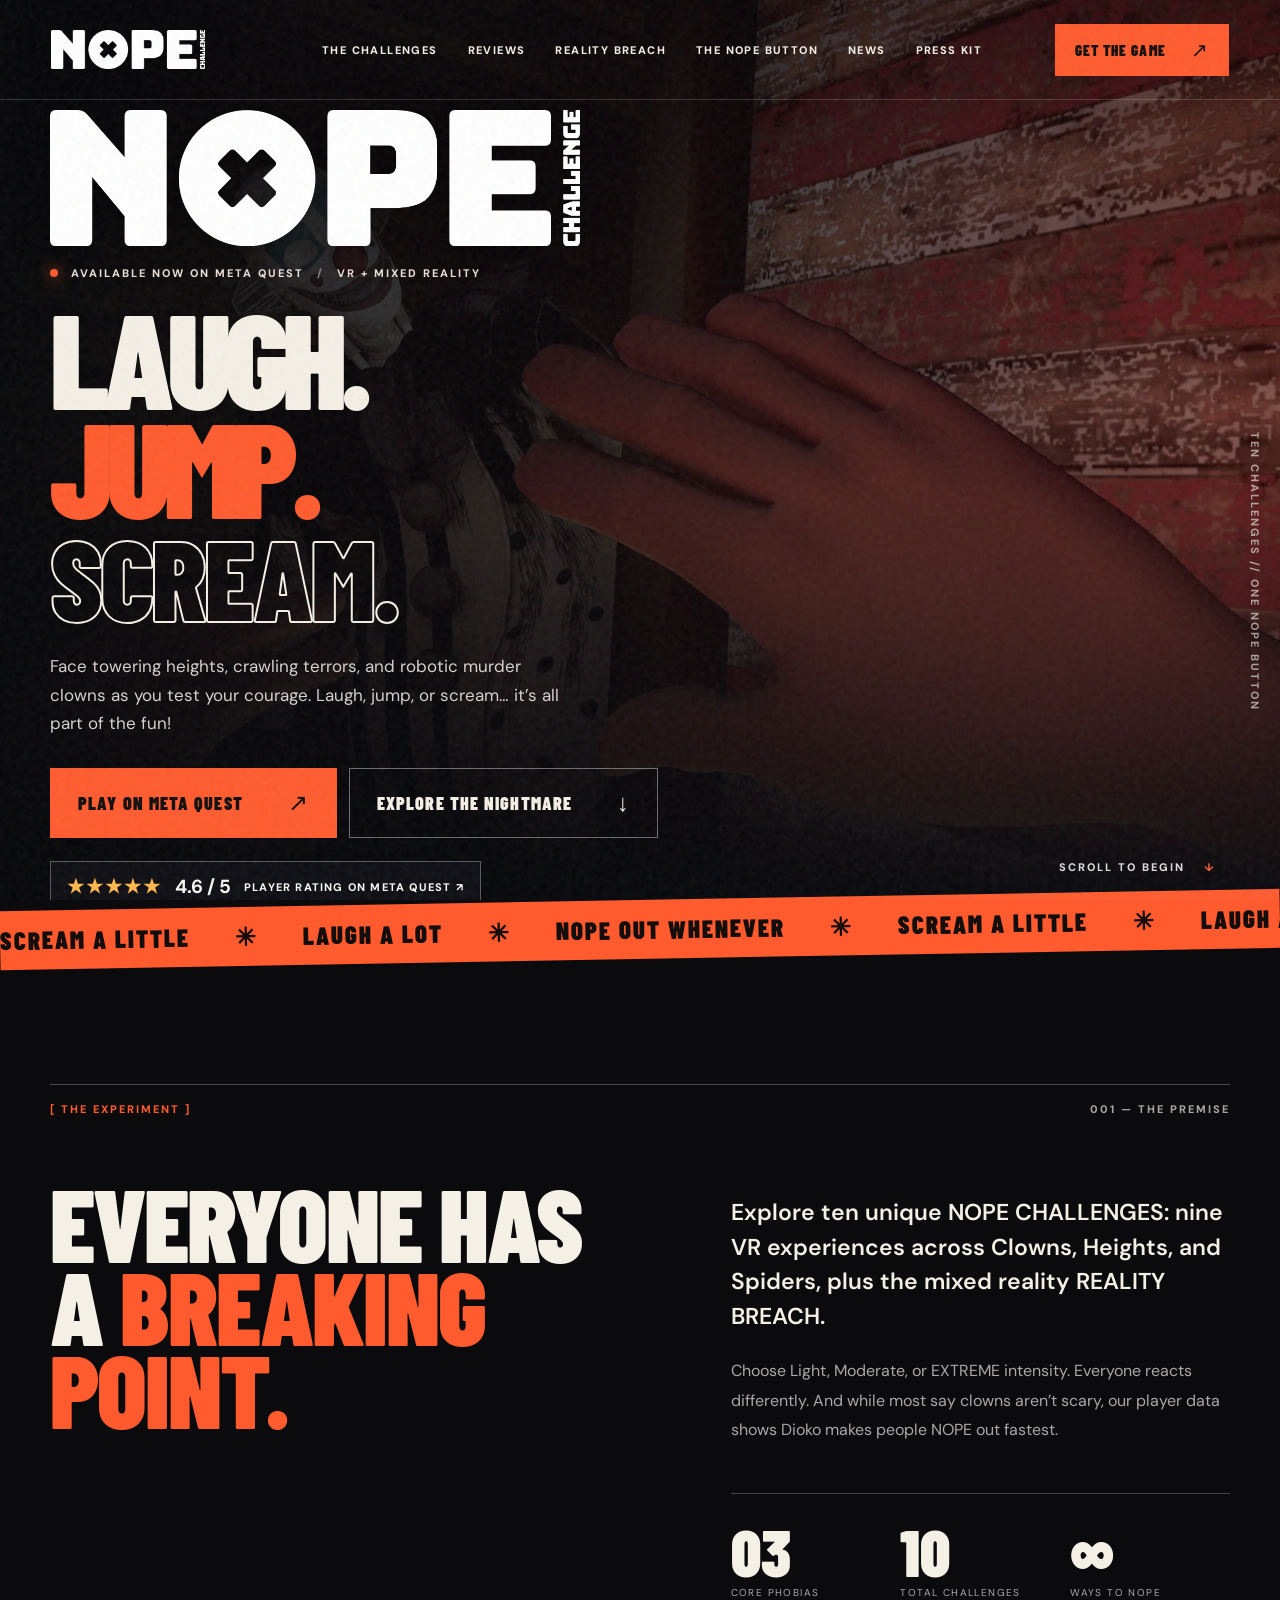
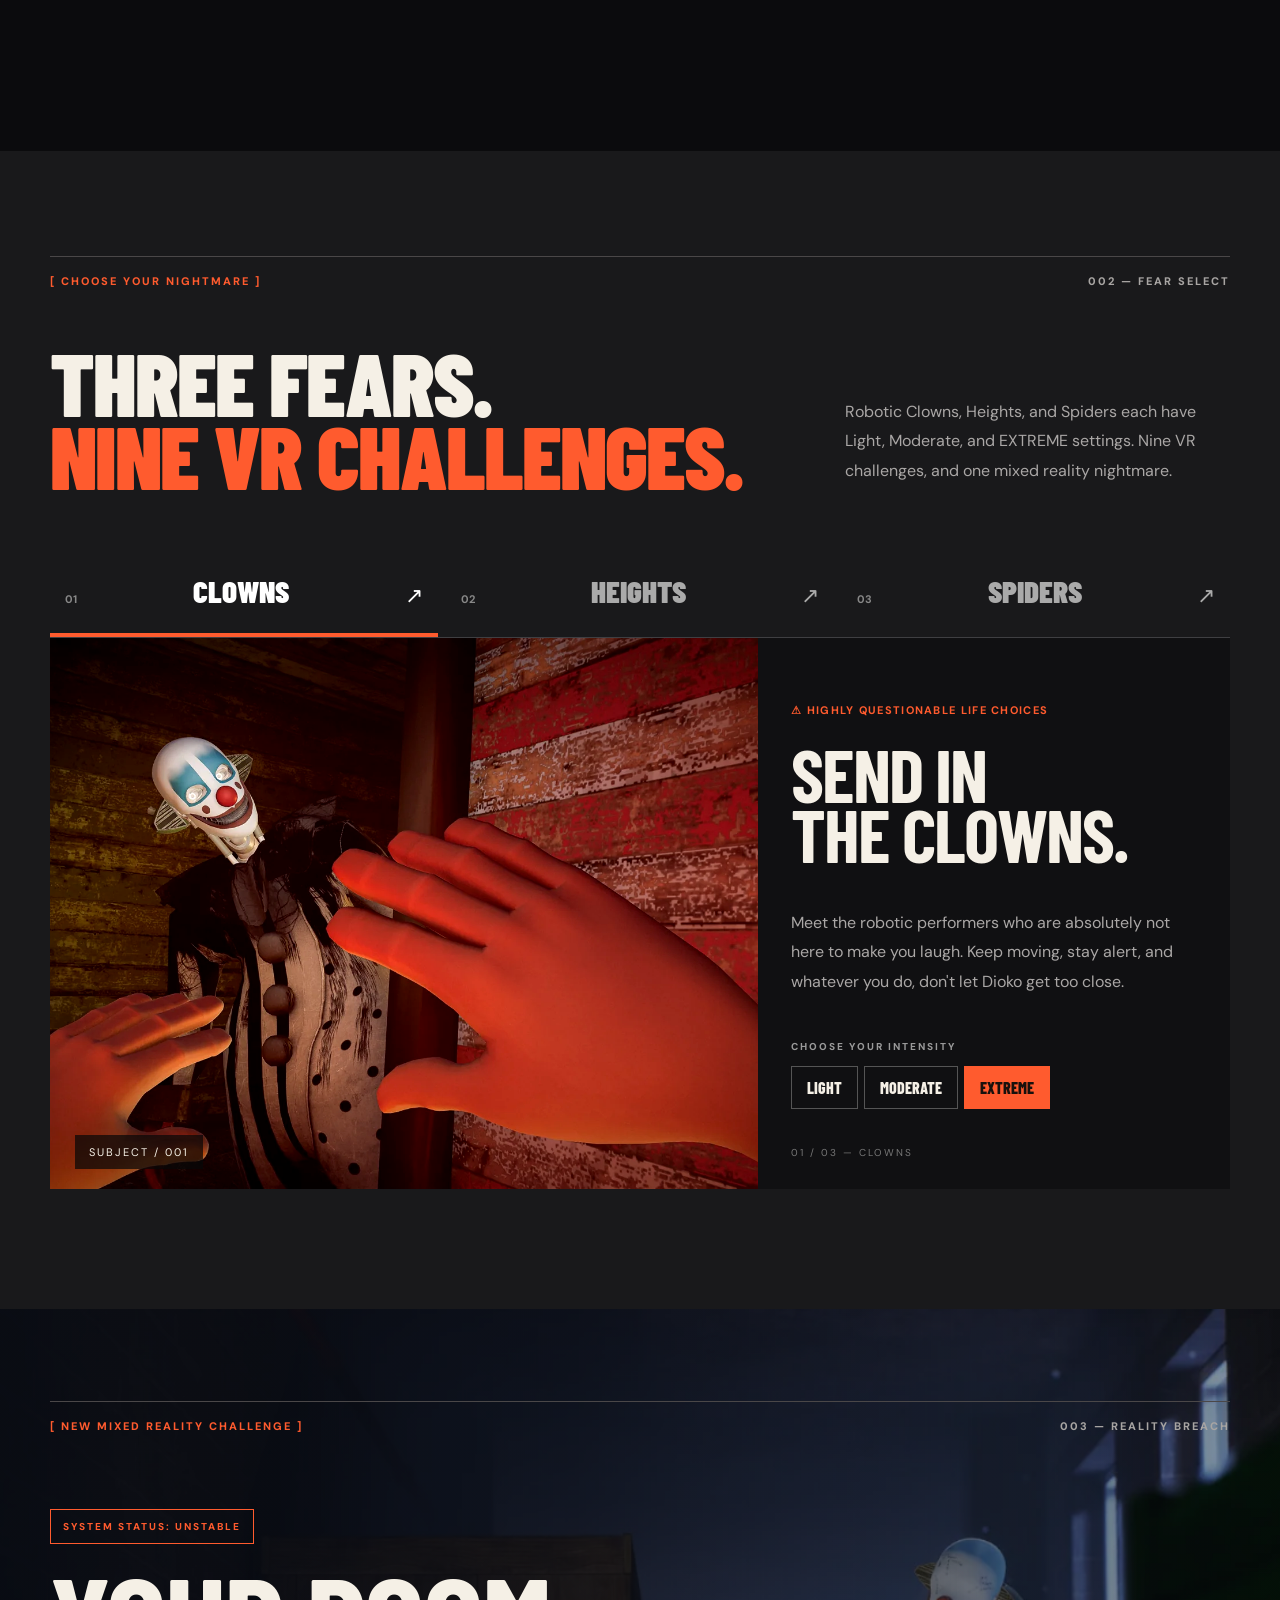
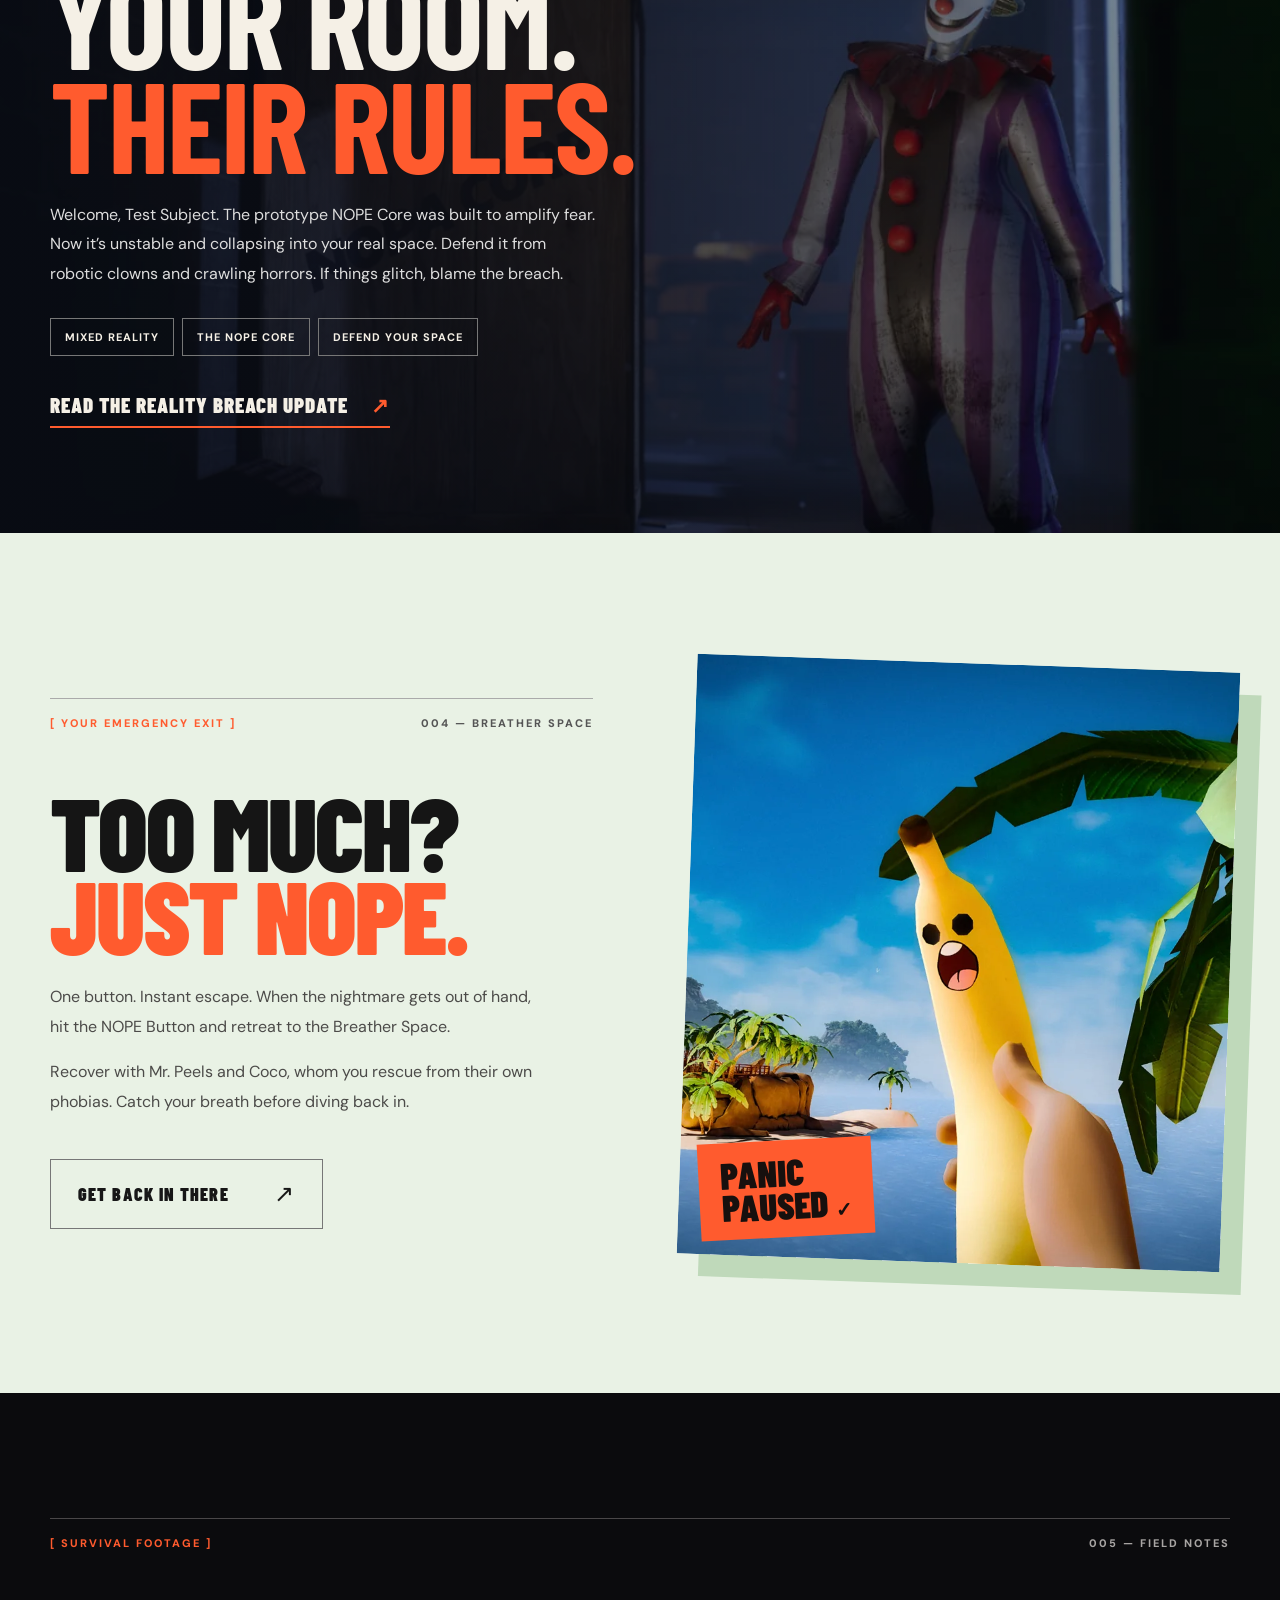
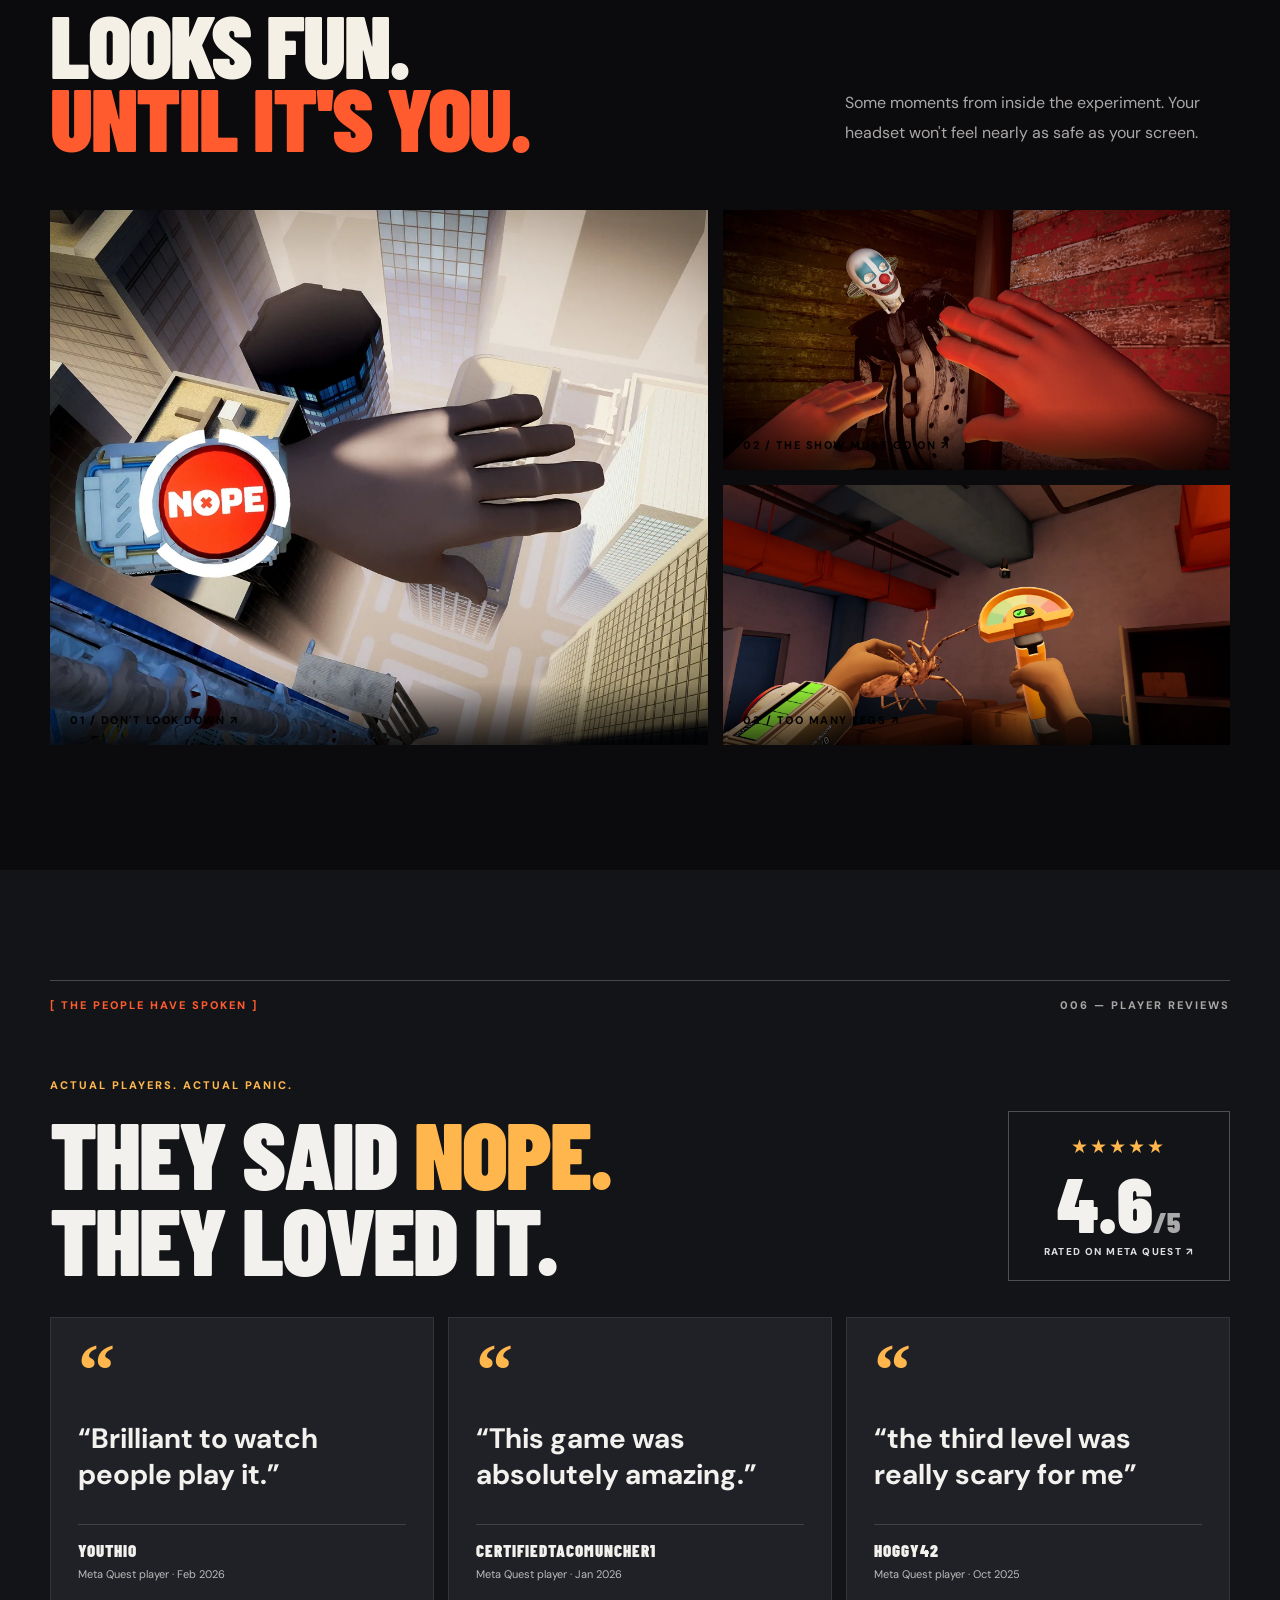
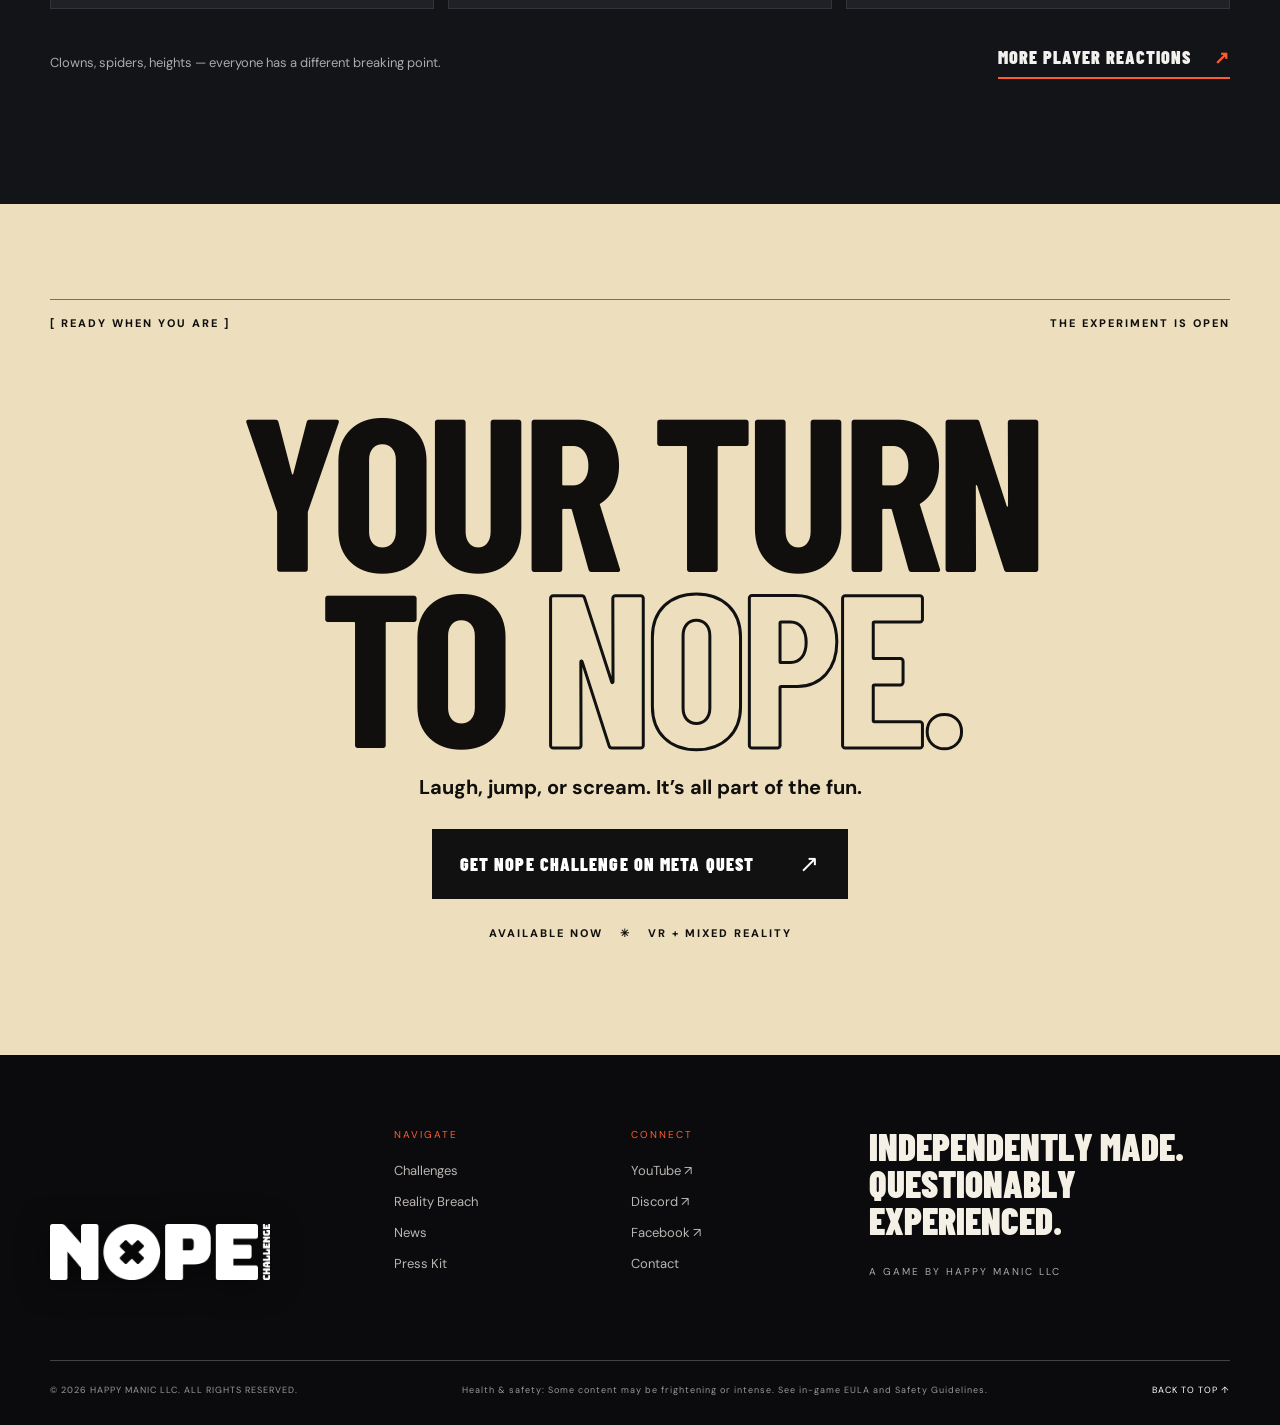
==== index.html @ a837b414 "Add NOPE CHALLENGE website" ====
<!doctype html><html lang="en"><head><meta charset="UTF-8"><meta name="viewport" content="width=device-width,initial-scale=1"><meta name="theme-color" content="#0b0b0d"><meta name="description" content="Clowns. Heights. Spiders. Ten unique NOPE challenges. One NOPE button. Play NOPE CHALLENGE in VR and mixed reality on Meta Quest."><meta property="og:title" content="NOPE CHALLENGE — How far will you go?"><meta property="og:description" content="Ten NOPE challenges. Three phobias. One way out."><title>NOPE CHALLENGE — Laugh. Jump. Scream.</title><link rel="preconnect" href="https://fonts.googleapis.com"><link rel="preconnect" href="https://fonts.gstatic.com" crossorigin><link href="https://fonts.googleapis.com/css2?family=Barlow+Condensed:wght@600;700;800;900&family=DM+Sans:wght@400;500;600;700&display=swap" rel="stylesheet"><link rel="stylesheet" href="styles.css"></head><body>
<div class="noise" aria-hidden="true"></div><header class="nav"><a class="brand" href="#home" aria-label="NOPE CHALLENGE home"><img src="assets/logo-white.png" alt="NOPE CHALLENGE" class="site-logo"></a><nav id="navigation" aria-label="Main navigation"><a href="#challenges">THE CHALLENGES</a><a href="#reviews">REVIEWS</a><a href="#reality">REALITY BREACH</a><a href="#escape">THE NOPE BUTTON</a><a href="news/">NEWS</a><a href="press-kit/">PRESS KIT</a></nav><div class="nav-actions"><a class="button button-small" href="https://www.meta.com/experiences/4209841532432878/" target="_blank" rel="noopener noreferrer">GET THE GAME <span>↗</span></a><button class="menu-toggle" aria-controls="navigation" aria-expanded="false" aria-label="Toggle navigation">☰</button></div></header>
<main id="home"><section class="hero"><div class="hero-art" role="img" aria-label="Robotic clown from NOPE CHALLENGE"><div class="hero-vignette"></div></div><div class="hero-grid"></div><div class="hero-content container"><img src="assets/logo-white.png" alt="NOPE CHALLENGE" class="hero-logo"><div class="eyebrow"><span class="dot"></span> AVAILABLE NOW ON META QUEST <span class="slash">/</span> VR + MIXED REALITY</div><h1>LAUGH.<br><em>JUMP.</em><span class="hero-subhead">SCREAM.</span></h1><p>Face towering heights, crawling terrors, and robotic murder clowns as you test your courage. Laugh, jump, or scream… it’s all part of the fun!</p><div class="hero-buttons"><a href="https://www.meta.com/experiences/4209841532432878/" class="button" target="_blank" rel="noopener noreferrer">PLAY ON META QUEST <span>↗</span></a><a class="button button-outline" href="#challenges">EXPLORE THE NIGHTMARE <span>↓</span></a></div><a class="hero-rating" href="https://www.meta.com/experiences/4209841532432878/" target="_blank" rel="noopener noreferrer" aria-label="Rated 4.6 out of 5 on Meta Quest"><span class="rating-stars" aria-hidden="true">★★★★★</span><strong>4.6 / 5</strong><span>PLAYER RATING ON META QUEST ↗</span></a><div class="hero-meta"><span>01 / 03 PHOBIAS</span><span class="line"></span><span>10 CHALLENGES</span><span class="line"></span><span>01 WAY OUT</span></div></div><span class="hero-side">TEN CHALLENGES // ONE NOPE BUTTON</span><a class="scroll-cue" href="#intro">SCROLL TO BEGIN <span>↓</span></a></section>
<section class="marquee" aria-label="Game themes"><div>SCREAM A LITTLE <b>✳</b> LAUGH A LOT <b>✳</b> NOPE OUT WHENEVER <b>✳</b> SCREAM A LITTLE <b>✳</b> LAUGH A LOT <b>✳</b> NOPE OUT WHENEVER <b>✳</b></div></section>
<section class="intro container" id="intro"><div class="section-index">[ THE EXPERIMENT ] <span>001 — THE PREMISE</span></div><div class="intro-layout"><h2>EVERYONE HAS<br>A <span>BREAKING POINT.</span></h2><div class="intro-copy"><p class="lead">Explore ten unique NOPE CHALLENGES: nine VR experiences across Clowns, Heights, and Spiders, plus the mixed reality REALITY BREACH.</p><p>Choose Light, Moderate, or EXTREME intensity. Everyone reacts differently. And while most say clowns aren’t scary, our player data shows Dioko makes people NOPE out fastest.</p><div class="micro-stats"><div><strong>03</strong><small>CORE PHOBIAS</small></div><div><strong>10</strong><small>TOTAL CHALLENGES</small></div><div><strong>∞</strong><small>WAYS TO NOPE</small></div></div></div></div></section>
<section class="challenges" id="challenges"><div class="container"><div class="section-index">[ CHOOSE YOUR NIGHTMARE ] <span>002 — FEAR SELECT</span></div><div class="section-title-row"><h2>THREE FEARS.<br><span>NINE VR CHALLENGES.</span></h2><p>Robotic Clowns, Heights, and Spiders each have Light, Moderate, and EXTREME settings. Nine VR challenges, and one mixed reality nightmare.</p></div><div class="fear-tabs" role="tablist" aria-label="Choose a fear"><button class="fear-tab active" role="tab" id="tab-clowns" aria-selected="true" aria-controls="fear-panel" data-fear="clowns"><span>01</span> CLOWNS <span>↗</span></button><button class="fear-tab" role="tab" id="tab-heights" aria-selected="false" aria-controls="fear-panel" data-fear="heights"><span>02</span> HEIGHTS <span>↗</span></button><button class="fear-tab" role="tab" id="tab-spiders" aria-selected="false" aria-controls="fear-panel" data-fear="spiders"><span>03</span> SPIDERS <span>↗</span></button></div><div class="fear-panel" id="fear-panel" role="tabpanel" aria-labelledby="tab-clowns"><div class="fear-image"><img id="fear-image" src="assets/clowns.webp" alt="A sinister mechanical clown inside a dark room"><div class="image-corner">SUBJECT / 001</div></div><div class="fear-info"><div class="warning">⚠ HIGHLY QUESTIONABLE LIFE CHOICES</div><h3 id="fear-title">SEND IN<br>THE CLOWNS.</h3><p id="fear-description">Meet the robotic performers who are absolutely not here to make you laugh. Keep moving, stay alert, and whatever you do, don't let Dioko get too close.</p><div class="intensity-label">CHOOSE YOUR INTENSITY</div><div class="intensity"><span>LIGHT</span><span>MODERATE</span><span class="hot">EXTREME</span></div><span class="fear-counter" id="fear-counter">01 / 03 — CLOWNS</span></div></div></div></section>
<section class="breach" id="reality"><div class="breach-backdrop"></div><div class="container breach-content"><div class="section-index">[ NEW MIXED REALITY CHALLENGE ] <span>003 — REALITY BREACH</span></div><div class="breach-copy"><div class="red-tag">SYSTEM STATUS: UNSTABLE</div><h2>YOUR ROOM.<br><span>THEIR RULES.</span></h2><p>Welcome, Test Subject. The prototype NOPE Core was built to amplify fear. Now it’s unstable and collapsing into your real space. Defend it from robotic clowns and crawling horrors. If things glitch, blame the breach.</p><div class="feature-chips"><span>MIXED REALITY</span><span>THE NOPE CORE</span><span>DEFEND YOUR SPACE</span></div><a class="text-link" href="news/">READ THE REALITY BREACH UPDATE <span>↗</span></a></div></div></section>
<section class="escape" id="escape"><div class="container escape-grid"><div class="escape-copy"><div class="section-index">[ YOUR EMERGENCY EXIT ] <span>004 — BREATHER SPACE</span></div><h2>TOO MUCH?<br><span>JUST NOPE.</span></h2><p>One button. Instant escape. When the nightmare gets out of hand, hit the NOPE Button and retreat to the Breather Space.</p><p>Recover with Mr. Peels and Coco, whom you rescue from their own phobias. Catch your breath before diving back in.</p><a class="button button-outline" href="https://www.meta.com/experiences/4209841532432878/" target="_blank" rel="noopener noreferrer">GET BACK IN THERE <span>↗</span></a></div><div class="escape-photo"><img src="assets/breather.webp" alt="The NOPE CHALLENGE Breather Space"><div class="photo-stamp">PANIC<br>PAUSED <span>✓</span></div></div></div></section>
<section class="gallery container" id="gallery"><div class="section-index">[ SURVIVAL FOOTAGE ] <span>005 — FIELD NOTES</span></div><div class="section-title-row"><h2>LOOKS FUN.<br><span>UNTIL IT'S YOU.</span></h2><p>Some moments from inside the experiment. Your headset won't feel nearly as safe as your screen.</p></div><div class="gallery-grid"><button class="gallery-item large" data-full="assets/heights.webp" aria-label="View heights screenshot"><img loading="lazy" src="assets/heights.webp" alt="NOPE CHALLENGE heights gameplay"><span>01 / DON'T LOOK DOWN ↗</span></button><button class="gallery-item" data-full="assets/clowns.webp" aria-label="View clown screenshot"><img loading="lazy" src="assets/clowns.webp" alt="NOPE CHALLENGE clown gameplay"><span>02 / THE SHOW MUST GO ON ↗</span></button><button class="gallery-item" data-full="assets/spiders.webp" aria-label="View spider screenshot"><img loading="lazy" src="assets/spiders.webp" alt="NOPE CHALLENGE spider gameplay"><span>03 / TOO MANY LEGS ↗</span></button></div></section>
<section class="reviews" id="reviews"><div class="container"><div class="section-index">[ THE PEOPLE HAVE SPOKEN ] <span>006 — PLAYER REVIEWS</span></div><div class="reviews-head"><div><p class="reviews-kicker">ACTUAL PLAYERS. ACTUAL PANIC.</p><h2>THEY SAID <em>NOPE.</em><br>THEY LOVED IT.</h2></div><a class="review-score" href="https://www.meta.com/experiences/4209841532432878/" target="_blank" rel="noopener noreferrer" aria-label="See player reviews on the Meta Quest store"><span class="rating-stars" aria-hidden="true">★★★★★</span><strong>4.6<span>/5</span></strong><small>RATED ON META QUEST ↗</small></a></div><div class="reviews-grid"><blockquote class="review-card"><span class="quote-mark">“</span><p>“Brilliant to watch people play it.”</p><footer><strong>YOUTHIO</strong><span>Meta Quest player · Feb 2026</span></footer></blockquote><blockquote class="review-card"><span class="quote-mark">“</span><p>“This game was absolutely amazing.”</p><footer><strong>CERTIFIEDTACOMUNCHER1</strong><span>Meta Quest player · Jan 2026</span></footer></blockquote><blockquote class="review-card"><span class="quote-mark">“</span><p>“the third level was really scary for me”</p><footer><strong>HOGGY42</strong><span>Meta Quest player · Oct 2025</span></footer></blockquote></div><div class="reviews-bottom"><p>Clowns, spiders, heights — everyone has a different breaking point.</p><a class="text-link" href="https://happymanic.com/" target="_blank" rel="noopener noreferrer">MORE PLAYER REACTIONS <span>↗</span></a></div></div></section>
<section class="closing"><div class="container"><div class="closing-top">[ READY WHEN YOU ARE ] <span>THE EXPERIMENT IS OPEN</span></div><h2>YOUR TURN<br>TO <em>NOPE.</em></h2><p>Laugh, jump, or scream. It’s all part of the fun.</p><a href="https://www.meta.com/experiences/4209841532432878/" target="_blank" rel="noopener noreferrer" class="button button-light">GET NOPE CHALLENGE ON META QUEST <span>↗</span></a><div class="closing-small">AVAILABLE NOW <span>✳</span> VR + MIXED REALITY</div></div></section></main>
<footer><div class="container footer-grid"><a class="brand footer-brand" href="#home"><img class="site-logo" src="assets/logo-white.png" alt="NOPE CHALLENGE"></a><div><span class="foot-label">NAVIGATE</span><a href="#challenges">Challenges</a><a href="#reality">Reality Breach</a><a href="news/">News</a><a href="press-kit/">Press Kit</a></div><div><span class="foot-label">CONNECT</span><a href="https://www.youtube.com/@nopechallenge" target="_blank" rel="noopener noreferrer">YouTube ↗</a><a href="https://discord.gg/AuGu7J6nq8" target="_blank" rel="noopener noreferrer">Discord ↗</a><a href="https://www.facebook.com/nopechallenge" target="_blank" rel="noopener noreferrer">Facebook ↗</a><a href="contact/">Contact</a></div><div class="foot-pitch"><p>INDEPENDENTLY MADE.<br>QUESTIONABLY EXPERIENCED.</p><span>A GAME BY HAPPY MANIC LLC</span></div></div><div class="container foot-bottom"><span>© <span id="year">2026</span> HAPPY MANIC LLC. ALL RIGHTS RESERVED.</span><span>Health &amp; safety: Some content may be frightening or intense. See in-game EULA and Safety Guidelines.</span><a href="#home">BACK TO TOP ↑</a></div></footer>
<dialog id="lightbox" aria-label="Screenshot viewer"><button id="lightbox-close" aria-label="Close screenshot">✕</button><img id="lightbox-image" alt="Expanded game screenshot"></dialog><script src="script.js"></script></body></html>
---- styles.css ----
:root{--bg:#0b0b0d;--panel:#141417;--line:#363639;--muted:#a19e9b;--paper:#f5f0e6;--orange:#ff5b2e;--red:#e53c27}*{box-sizing:border-box}html{scroll-behavior:smooth}body{margin:0;background:var(--bg);color:var(--paper);font-family:'DM Sans',Arial,sans-serif;overflow-x:hidden}button,a{font:inherit}a{color:inherit;text-decoration:none}button{cursor:pointer}::selection{background:var(--orange);color:#111}.container{width:min(1360px,calc(100% - 100px));margin:auto}.noise{pointer-events:none;position:fixed;z-index:40;inset:0;opacity:.07;background-image:url("data:image/svg+xml,%3Csvg viewBox='0 0 180 180' xmlns='http://www.w3.org/2000/svg'%3E%3Cfilter id='n'%3E%3CfeTurbulence type='fractalNoise' baseFrequency='.8' numOctaves='3' stitchTiles='stitch'/%3E%3C/filter%3E%3Crect width='100%25' height='100%25' filter='url(%23n)'/%3E%3C/svg%3E")}.nav{position:absolute;top:0;left:0;width:100%;height:100px;z-index:15;display:flex;align-items:center;justify-content:space-between;padding:0 4%;border-bottom:1px solid #ffffff2a}.brand{display:inline-flex;align-items:flex-end;gap:8px;line-height:.76;flex-shrink:0}.brand-mark{font-family:'Barlow Condensed',Impact,sans-serif;font-weight:900;font-size:55px;letter-spacing:-4px}.brand-mark span{color:var(--orange)}.brand small{font-family:'Barlow Condensed',sans-serif;font-weight:800;font-size:11px;letter-spacing:2px;writing-mode:vertical-rl;transform:rotate(180deg);padding-bottom:2px}.nav nav{display:flex;align-items:center;gap:30px;margin-left:45px}.nav nav a{font-size:11px;font-weight:800;letter-spacing:1.4px;transition:color .2s}.nav nav a:hover,footer a:hover{color:var(--orange)}.nav-actions{display:flex;align-items:center;gap:14px}.button{display:inline-flex;align-items:center;justify-content:space-between;gap:45px;padding:20px 27px;background:var(--orange);color:#120d0c;font-family:'Barlow Condensed',Impact,sans-serif;font-size:18px;font-weight:900;letter-spacing:1.1px;text-transform:uppercase;border:1px solid var(--orange);transition:transform .2s,background .2s}.button:hover{transform:translateY(-3px);background:#ff7952}.button span{font-family:Arial;font-size:24px;font-weight:400}.button-small{padding:13px 19px;gap:25px;font-size:15px}.button-small span{font-size:20px}.button-outline{background:transparent;border-color:#ffffff66;color:var(--paper)}.button-outline:hover{background:#ffffff14}.menu-toggle{display:none;background:transparent;border:1px solid #555;color:white;padding:8px 11px;font-size:23px}.hero{min-height:790px;height:100vh;max-height:1080px;position:relative;overflow:hidden;display:flex;align-items:center}.hero-art,.hero-vignette,.hero-grid{position:absolute;inset:0}.hero-art{background-image:url('assets/clowns.webp');background-position:center center;background-size:cover;filter:saturate(.7)}.hero-vignette{background:linear-gradient(90deg,#070709 1%,#070709f0 26%,#08080bd0 53%,#0a090b38 100%),linear-gradient(0deg,#09090c 0%,transparent 33%,#0707095e 100%)}.hero-grid{opacity:.16;background-image:linear-gradient(to right,transparent 99.8%,white 100%),linear-gradient(to bottom,transparent 99.8%,white 100%);background-size:100px 100px;mask-image:linear-gradient(90deg,#000,transparent)}.hero-content{position:relative;z-index:2;padding-top:110px}.eyebrow,.section-index,.hero-meta,.hero-side,.scroll-cue,.closing-top{font-size:11px;letter-spacing:2px;font-weight:800}.eyebrow{color:#eee1da;display:flex;align-items:center;gap:13px}.dot{background:var(--orange);height:8px;width:8px;display:inline-block;border-radius:50%;box-shadow:0 0 15px var(--orange)}.slash{color:#888}.hero h1,h2,h3{font-family:'Barlow Condensed',Impact,sans-serif;text-transform:uppercase;line-height:.81;letter-spacing:-2px;margin:0}.hero h1{font-size:clamp(110px,13.4vw,235px);margin:32px 0 28px;font-weight:900;letter-spacing:-7px}.hero h1 em{font-style:normal;color:var(--orange)}.hero-subhead{display:block;color:transparent;-webkit-text-stroke:2px #f5f0e6;font-size:.61em;letter-spacing:-3px;margin-top:10px}.hero-content>p{font-size:17px;line-height:1.7;color:#d6d1cf;max-width:530px}.hero-buttons{display:flex;flex-wrap:wrap;gap:12px;margin-top:30px}.hero-meta{display:flex;align-items:center;gap:22px;color:#bcb1a9;margin-top:52px}.hero-meta .line{height:1px;width:27px;background:#888}.hero-side{position:absolute;right:18px;top:48%;writing-mode:vertical-rl;color:#eae6e1a8}.scroll-cue{position:absolute;bottom:26px;right:5%;color:#ddd}.scroll-cue span{color:var(--orange);margin-left:14px}.marquee{background:var(--orange);color:#130d0c;overflow:hidden;white-space:nowrap;padding:14px 0;transform:rotate(-1deg);position:relative;z-index:4}.marquee div{font:900 25px 'Barlow Condensed';letter-spacing:2px;width:max-content;animation:marquee 24s linear infinite}.marquee b{padding:0 38px}@keyframes marquee{to{transform:translateX(-50%)}}.section-index{border-top:1px solid #4a4748;padding-top:17px;display:flex;justify-content:space-between;color:var(--orange)}.section-index span{color:#a8a5a3}.intro{padding:125px 0 150px}.intro-layout{display:grid;grid-template-columns:1.1fr .9fr;gap:70px;margin-top:65px}.intro h2,.section-title-row h2,.escape h2{font-size:clamp(75px,8vw,140px);font-weight:900}.intro h2 span,.section-title-row h2 span,.escape h2 span{color:var(--orange)}.intro-copy{max-width:530px;padding-top:14px}.intro-copy p,.section-title-row>p,.fear-info>p,.breach-copy>p,.escape-copy>p,.gallery .section-title-row p{color:#aaa7a6;font-size:16px;line-height:1.85}.intro-copy .lead{color:var(--paper);font-size:23px;font-weight:600;line-height:1.5;margin-top:0}.micro-stats{border-top:1px solid #444;display:grid;grid-template-columns:repeat(3,1fr);gap:10px;margin-top:48px;padding-top:27px}.micro-stats strong{font:900 66px/.9 'Barlow Condensed';display:block}.micro-stats small{font-size:10px;letter-spacing:1.4px;color:#aaa}.challenges{padding:105px 0 120px;background:#19191b}.section-title-row{display:flex;justify-content:space-between;gap:70px;align-items:end;margin:57px 0}.section-title-row h2{font-size:clamp(72px,7vw,118px)}.section-title-row>p{max-width:385px;margin:0 0 5px}.fear-tabs{display:grid;grid-template-columns:repeat(3,1fr);border-bottom:1px solid #3f3f42;gap:8px}.fear-tab{background:transparent;border:none;border-bottom:4px solid transparent;color:#aaa;font:900 31px 'Barlow Condensed';text-align:left;padding:25px 15px 24px;display:flex;gap:12px;align-items:baseline;justify-content:space-between}.fear-tab span:first-child{font:700 11px 'DM Sans';color:#888}.fear-tab span:last-child{font:400 22px Arial}.fear-tab:hover,.fear-tab.active{color:#fff}.fear-tab.active{border-bottom-color:var(--orange)}.fear-panel{display:grid;grid-template-columns:1.2fr .8fr;min-height:520px;background:#101012}.fear-image{min-height:520px;position:relative;overflow:hidden}.fear-image img,.escape-photo img,.gallery-item img{width:100%;height:100%;object-fit:cover;display:block}.fear-image img{position:absolute;inset:0;filter:contrast(1.08)}.image-corner{position:absolute;bottom:20px;left:25px;background:#070707b8;padding:10px 14px;font-size:11px;letter-spacing:2px}.fear-info{padding:65px 7% 30px;display:flex;flex-direction:column}.warning{color:var(--orange);font-size:11px;letter-spacing:1.3px;font-weight:700}.fear-info h3{font-size:clamp(65px,5.8vw,105px);margin:27px 0}.fear-info>p{max-width:430px}.intensity-label{font-size:10px;letter-spacing:2px;margin-top:auto;padding-top:28px;color:#999;font-weight:800}.intensity{display:flex;gap:6px;margin:13px 0 37px}.intensity span{border:1px solid #555;padding:11px 15px;font:800 16px 'Barlow Condensed'}.intensity .hot{background:var(--orange);border-color:var(--orange);color:#18110d}.fear-counter{color:#777;font-size:10px;letter-spacing:2px}.breach{min-height:710px;position:relative;overflow:hidden;background:#101319}.breach-backdrop{position:absolute;inset:0;background:linear-gradient(90deg,#0c1014 0%,#0c1014f2 41%,#10131955 100%),url('assets/reality.webp') center/cover no-repeat}.breach-content{position:relative;padding-top:92px;padding-bottom:115px}.breach-copy{margin-top:76px;max-width:760px}.red-tag{border:1px solid var(--orange);color:var(--orange);display:inline-block;padding:10px 12px;font-weight:800;font-size:10px;letter-spacing:2px}.breach h2{font-size:clamp(90px,10vw,165px);margin:24px 0}.breach h2 span{color:var(--orange)}.breach-copy>p{max-width:550px;color:#ddd}.feature-chips{display:flex;gap:8px;flex-wrap:wrap;margin:30px 0 36px}.feature-chips span{font-size:11px;letter-spacing:1px;font-weight:700;border:1px solid #777;padding:11px 14px}.text-link{font:900 21px 'Barlow Condensed';letter-spacing:1px;border-bottom:2px solid var(--orange);padding-bottom:9px}.text-link span{color:var(--orange);margin-left:18px}.escape{padding:130px 0;background:#ebe6dc;color:#151515}.escape-grid{display:grid;grid-template-columns:1fr 1fr;gap:8%;align-items:center}.escape .section-index{border-color:#aaa}.escape .section-index span{color:#555}.escape h2{margin:60px 0 26px}.escape-copy>p{color:#4c4b49;max-width:500px}.escape .button-outline{color:#171717;border-color:#777;margin-top:26px}.escape-photo{position:relative;height:600px;transform:rotate(2deg);box-shadow:25px 25px 0 #d0c9bc;overflow:hidden}.escape-photo img{object-position:center}.photo-stamp{position:absolute;bottom:20px;left:20px;padding:15px 22px;background:var(--orange);color:#17100e;font:900 37px/.9 'Barlow Condensed';transform:rotate(-5deg)}.photo-stamp span{font-size:20px}.gallery{padding:125px 0}.gallery-grid{display:grid;grid-template-columns:1.3fr 1fr;grid-template-rows:260px 260px;gap:15px}.gallery-item{position:relative;padding:0;background:#222;border:0;overflow:hidden;text-align:left}.gallery-item.large{grid-row:span 2}.gallery-item img{transition:transform .5s,filter .5s;filter:saturate(.8)}.gallery-item:hover img{transform:scale(1.04);filter:saturate(1.1)}.gallery-item>span{position:absolute;bottom:0;left:0;right:0;padding:30px 20px 18px;background:linear-gradient(transparent,#000b);font-size:11px;letter-spacing:1.5px;font-weight:800}.closing{padding:95px 0 115px;text-align:center;background:var(--orange);color:#110f0d}.closing-top{display:flex;justify-content:space-between;text-align:left;border-top:1px solid #1118;padding-top:16px}.closing h2{font-size:clamp(120px,17vw,280px);margin:67px 0 25px;letter-spacing:-8px}.closing h2 em{font-style:normal;color:transparent;-webkit-text-stroke:3px #17100e}.closing p{font-size:20px;font-weight:700;margin-bottom:29px}.button-light{background:#111;color:#fff;border-color:#111}.button-light:hover{background:#333}.closing-small{font-size:11px;font-weight:800;letter-spacing:2px;margin-top:27px}.closing-small span{margin:0 12px}footer{padding-top:73px;background:#0b0b0d}.footer-grid{display:grid;grid-template-columns:1.5fr 1fr 1fr 1.7fr;gap:25px;padding-bottom:80px}.footer-grid>div:not(.foot-pitch){display:flex;flex-direction:column;gap:14px}.foot-label{font-size:10px;letter-spacing:2px;color:var(--orange);margin-bottom:7px}.footer-grid a:not(.brand){font-size:13px;color:#bab5b1}.foot-pitch p{font:900 37px/1 'Barlow Condensed';margin:0 0 20px}.foot-pitch span{font-size:10px;letter-spacing:2px;color:#aaa}.foot-bottom{border-top:1px solid #444;padding:23px 0 29px;display:flex;justify-content:space-between;gap:15px;color:#999;font-size:9px;letter-spacing:1px}.foot-bottom a{color:#fff}dialog{max-width:95vw;max-height:95vh;background:#101010;border:1px solid #666;padding:15px}dialog::backdrop{background:#000e}dialog img{max-width:calc(95vw - 30px);max-height:calc(90vh - 30px);display:block}#lightbox-close{position:absolute;right:18px;top:18px;background:var(--orange);border:0;padding:10px 14px;font-weight:900}.subpage{padding:175px 0 110px;min-height:75vh}.subpage h1{font:900 clamp(80px,13vw,175px)/.9 'Barlow Condensed';letter-spacing:-3px;margin:45px 0}.subpage .introtext{max-width:700px;color:#bbb;line-height:1.8;font-size:19px}.content-list{margin-top:65px;border-top:1px solid #555}.content-list article{padding:32px 0;border-bottom:1px solid #444;display:grid;grid-template-columns:180px 1fr;gap:25px}.content-list time{font-size:12px;color:var(--orange);letter-spacing:1px}.content-list h2{font:900 38px 'Barlow Condensed';letter-spacing:0;line-height:1}.content-list p{color:#bbb;line-height:1.7;max-width:850px}.press-data{display:grid;grid-template-columns:repeat(2,1fr);gap:14px;margin-top:50px}.press-data>div{background:#19191b;padding:25px}.press-data small{color:var(--orange);letter-spacing:1.5px;font-weight:800}.press-data p{font-size:19px}.subpage a.underline{color:var(--orange);text-decoration:underline}.sub-nav{position:relative;background:#101012}.contact-link{font:900 clamp(35px,5vw,70px) 'Barlow Condensed';color:var(--orange);overflow-wrap:anywhere}@media(max-width:1100px){.nav nav{gap:14px;margin-left:15px}.nav nav a{font-size:9px}.container{width:calc(100% - 65px)}.hero h1{font-size:clamp(110px,15vw,170px)}.intro-layout{gap:30px}.escape-photo{height:500px}}@media(max-width:760px){.container{width:calc(100% - 36px)}.nav{height:75px;padding:0 18px}.brand-mark{font-size:43px}.nav .button-small{padding:12px 10px;font-size:12px;gap:8px}.nav nav{display:none;position:absolute;left:0;right:0;top:75px;margin:0;background:#101012;flex-direction:column;align-items:stretch;padding:14px 22px 25px;border-bottom:1px solid #666}.nav nav.open{display:flex}.nav nav a{font-size:13px;padding:10px 0}.menu-toggle{display:block}.hero{height:auto;min-height:810px}.hero-content{padding-top:140px;padding-bottom:90px}.hero h1{font-size:clamp(85px,18vw,140px);letter-spacing:-3px}.hero h1 .hero-subhead{letter-spacing:-1px}.hero-content>p{font-size:15px}.hero-art{background-position:65% center}.hero-vignette{background:linear-gradient(90deg,#070709e8,#0707099e),linear-gradient(0deg,#070709,transparent 75%)}.hero-side,.scroll-cue{display:none}.hero-meta{flex-wrap:wrap;font-size:9px;gap:10px;margin-top:38px}.hero-buttons .button{width:100%}.section-index{font-size:9px;letter-spacing:1px;gap:15px}.intro,.gallery{padding:75px 0}.intro-layout,.escape-grid,.fear-panel{grid-template-columns:1fr}.intro-layout{margin-top:43px}.intro h2,.section-title-row h2,.escape h2{font-size:clamp(70px,14vw,105px)}.intro-copy .lead{font-size:20px}.section-title-row{display:block;margin:38px 0}.section-title-row p{margin-top:22px}.challenges{padding:75px 0}.fear-tab{font-size:22px;padding:16px 7px}.fear-tab span:first-child{display:none}.fear-image{min-height:350px}.fear-info{padding:36px 26px}.fear-info h3{font-size:80px}.intensity-label{margin-top:25px}.breach{min-height:660px}.breach-content{padding:75px 0}.breach h2{font-size:clamp(78px,14vw,120px)}.breach-copy{margin-top:55px}.breach-backdrop{background:linear-gradient(90deg,#0c1014eb,#0c1014a8),url('assets/reality.webp') center/cover}.escape{padding:75px 0}.escape h2{margin:40px 0}.escape-photo{margin-top:40px;height:380px;box-shadow:12px 12px 0 #d0c9bc}.gallery-grid{grid-template-columns:1fr;grid-template-rows:none}.gallery-item,.gallery-item.large{height:260px;grid-row:auto}.closing{padding:70px 0}.closing h2{font-size:clamp(93px,18vw,180px);letter-spacing:-3px}.closing h2 em{-webkit-text-stroke:2px #111}.closing .button{width:100%;gap:10px;font-size:15px}.footer-grid{grid-template-columns:repeat(2,1fr);gap:45px}.foot-bottom{flex-direction:column;line-height:1.7}.subpage{padding-top:65px}.press-data{grid-template-columns:1fr}.content-list article{grid-template-columns:1fr;gap:8px}}@media(prefers-reduced-motion:reduce){*,*:before,*:after{animation:none!important;scroll-behavior:auto!important;transition:none!important}}

/* Brand restoration: replace temporary logo source with the official supplied artwork. */
.site-logo{display:block;width:165px;height:auto;max-height:66px;object-fit:contain;object-position:left center}.hero-logo{display:block;width:min(430px,66vw);height:auto;margin:0 0 24px;filter:drop-shadow(0 5px 22px #0009)}.hero h1{font-size:clamp(90px,10.5vw,180px);margin-top:23px}.hero-subhead{font-size:.85em}@media(max-width:760px){.site-logo{width:112px;max-height:55px}.hero-logo{width:min(310px,72vw)}.hero h1{font-size:clamp(77px,15vw,115px)}}

/* V3: original branding and art direction */
.site-logo{width:clamp(115px,12vw,184px);height:auto;max-height:56px;object-fit:contain;display:block}.hero-logo{width:min(530px,80vw);max-width:100%;height:auto;display:block;margin-bottom:20px}.footer-brand .site-logo{width:220px;max-height:none}.hero-art{background-image:url('assets/clowns.webp')!important;background-position:center 32%!important}.hero-vignette{background:linear-gradient(90deg,rgba(5,6,10,.96) 0%,rgba(5,6,10,.76) 43%,rgba(5,6,10,.15) 100%),linear-gradient(0deg,#090a10 0%,transparent 45%)}.breach-backdrop{background-image:linear-gradient(90deg,#090c14f2 0%,#090c14cc 45%,#090c1460 100%),url('assets/reality.webp')!important}.escape{background:#e9f2e5}.escape-photo{box-shadow:22px 22px 0 #bfd9ba}.closing{background:#eddfbd}.closing h2 em{-webkit-text-stroke-color:#111}.gallery-item img{filter:none}.fear-image img,.escape-photo img,.gallery-item img{object-fit:cover}.site-logo,.hero-logo{filter:drop-shadow(0 4px 15px #0008)}
@media(max-width:760px){.site-logo{width:118px;max-height:39px}.hero-logo{width:min(420px,85vw)}.hero-art{background-position:64% center!important}.escape-photo{box-shadow:12px 12px 0 #bfd9ba}}

/* V4: player feedback and social proof */
.hero-rating{display:inline-flex;align-items:center;gap:13px;flex-wrap:wrap;margin-top:23px;padding:12px 16px;border:1px solid #ffffff50;background:#101015bd;text-decoration:none;color:#f7f7f4;font-size:11px;font-weight:800;letter-spacing:1.2px}.hero-rating strong{font-size:19px;letter-spacing:0}.rating-stars{color:#ffb74d;font-size:19px;letter-spacing:2px}.hero-rating:hover{border-color:#ffb74d}.reviews{background:#131418;padding:110px 0 120px;color:#f3f1ed}.reviews-head{display:flex;justify-content:space-between;align-items:flex-end;gap:35px;margin:55px 0 36px}.reviews-kicker{font-size:11px;letter-spacing:2px;font-weight:800;color:#ffb74d}.reviews h2{font:900 clamp(65px,7.4vw,116px)/.91 'Barlow Condensed',sans-serif;letter-spacing:-2px;margin:17px 0 0}.reviews h2 em{font-style:normal;color:#ffb74d}.review-score{border:1px solid #ffffff40;display:flex;flex-direction:column;align-items:center;justify-content:center;padding:22px 35px;gap:6px;color:inherit;min-width:220px;flex-shrink:0}.review-score strong{font:900 78px/.95 'Barlow Condensed',sans-serif}.review-score strong span{font-size:29px;color:#aaa}.review-score small{font-size:10px;letter-spacing:1.4px;font-weight:800;color:#ddd}.reviews-grid{display:grid;grid-template-columns:repeat(3,minmax(0,1fr));gap:14px}.review-card{margin:0;background:#202127;border:1px solid #ffffff16;padding:27px;display:flex;flex-direction:column;min-height:275px}.quote-mark{font:900 74px/.7 Georgia,serif;color:#ffb74d}.review-card p{font-size:clamp(21px,2.2vw,30px);font-weight:700;line-height:1.3;margin:24px 0 30px;flex:1}.review-card footer{background:transparent;padding:15px 0 0;border-top:1px solid #ffffff25;display:flex;flex-direction:column;gap:7px}.review-card footer strong{font:900 17px 'Barlow Condensed',sans-serif;letter-spacing:1px}.review-card footer span{font-size:11px;color:#bbb}.reviews-bottom{display:flex;gap:20px;align-items:center;justify-content:space-between;margin-top:32px}.reviews-bottom p{color:#aaa;font-size:13px}.reviews-bottom .text-link{font-size:18px;white-space:nowrap}@media(max-width:900px){.reviews-grid{grid-template-columns:1fr}.review-card{min-height:180px}.reviews-head{align-items:flex-start}.review-score{min-width:165px;padding:18px}.review-score strong{font-size:62px}}@media(max-width:760px){.reviews{padding:75px 0}.reviews-head{display:block}.review-score{display:inline-flex;margin-top:30px}.reviews h2{font-size:clamp(58px,12vw,90px)}.reviews-bottom{align-items:flex-start;flex-direction:column}.hero-rating{font-size:10px;gap:8px}}
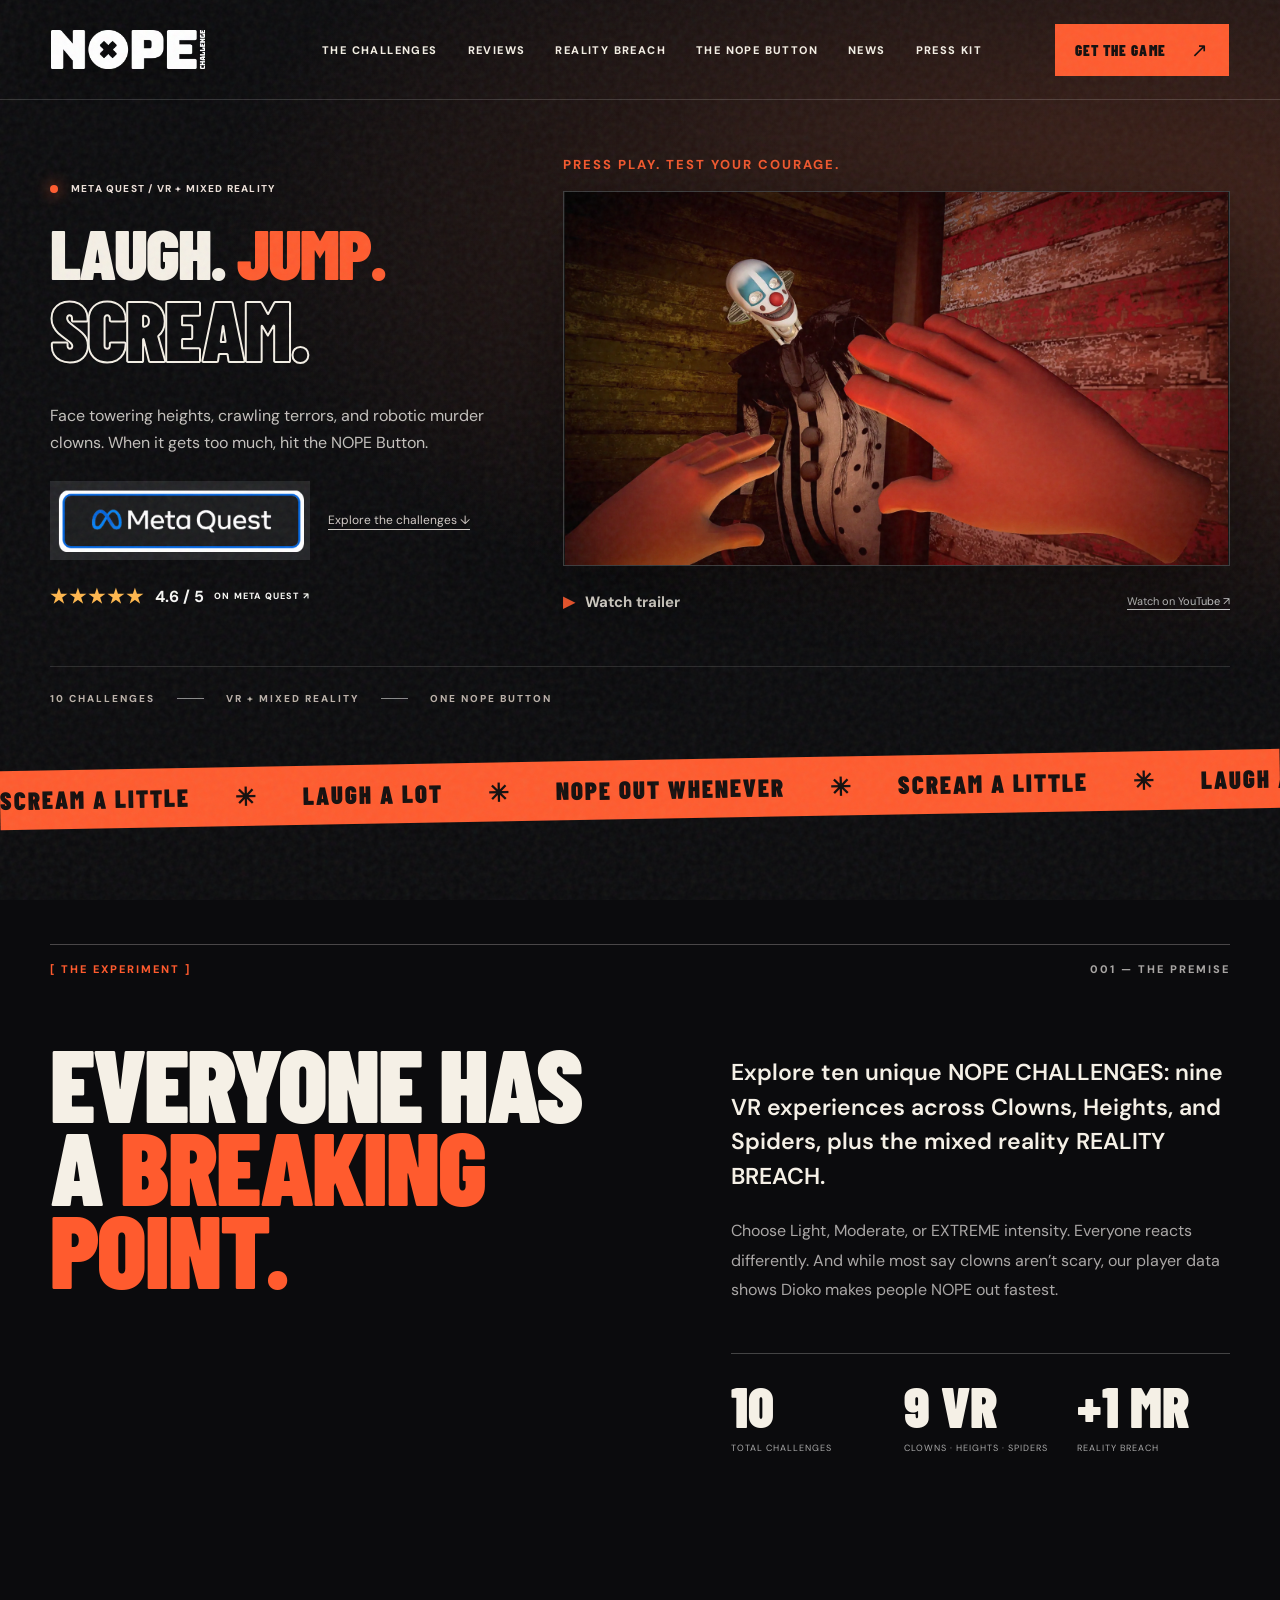
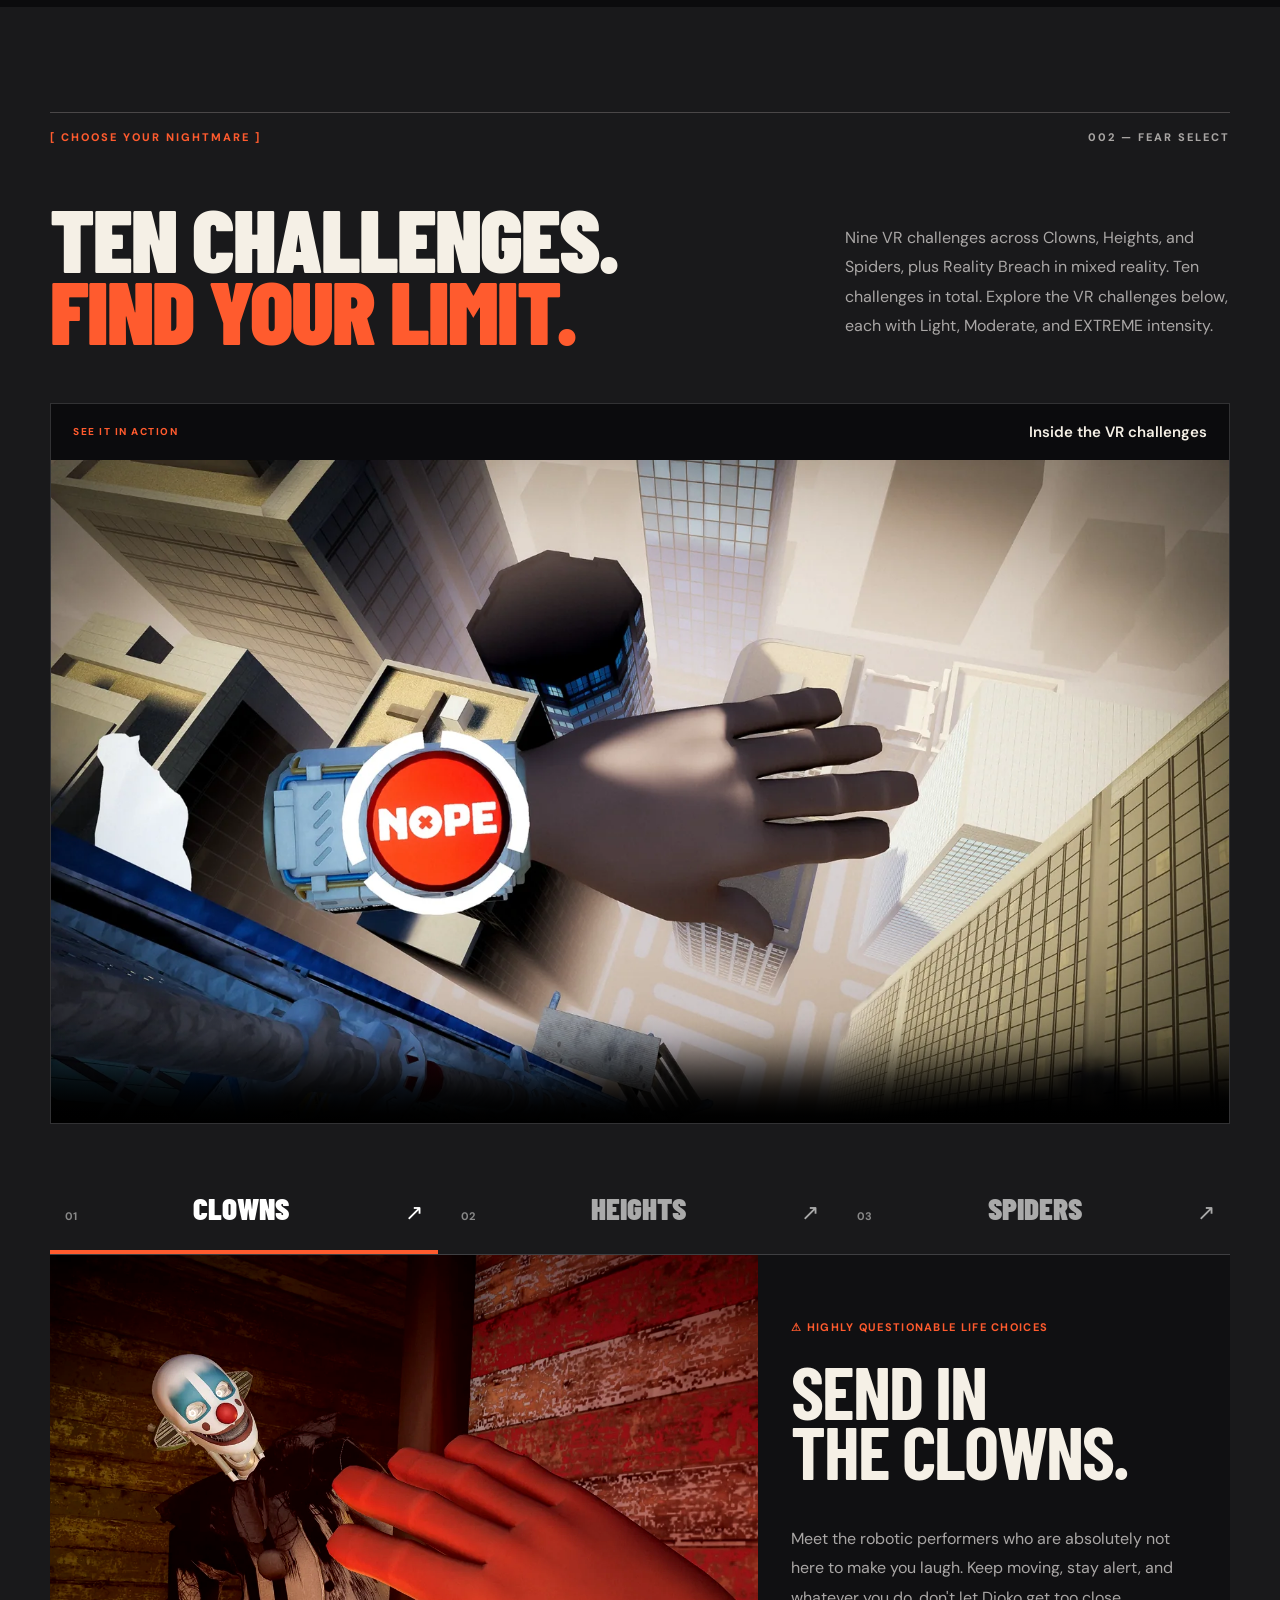
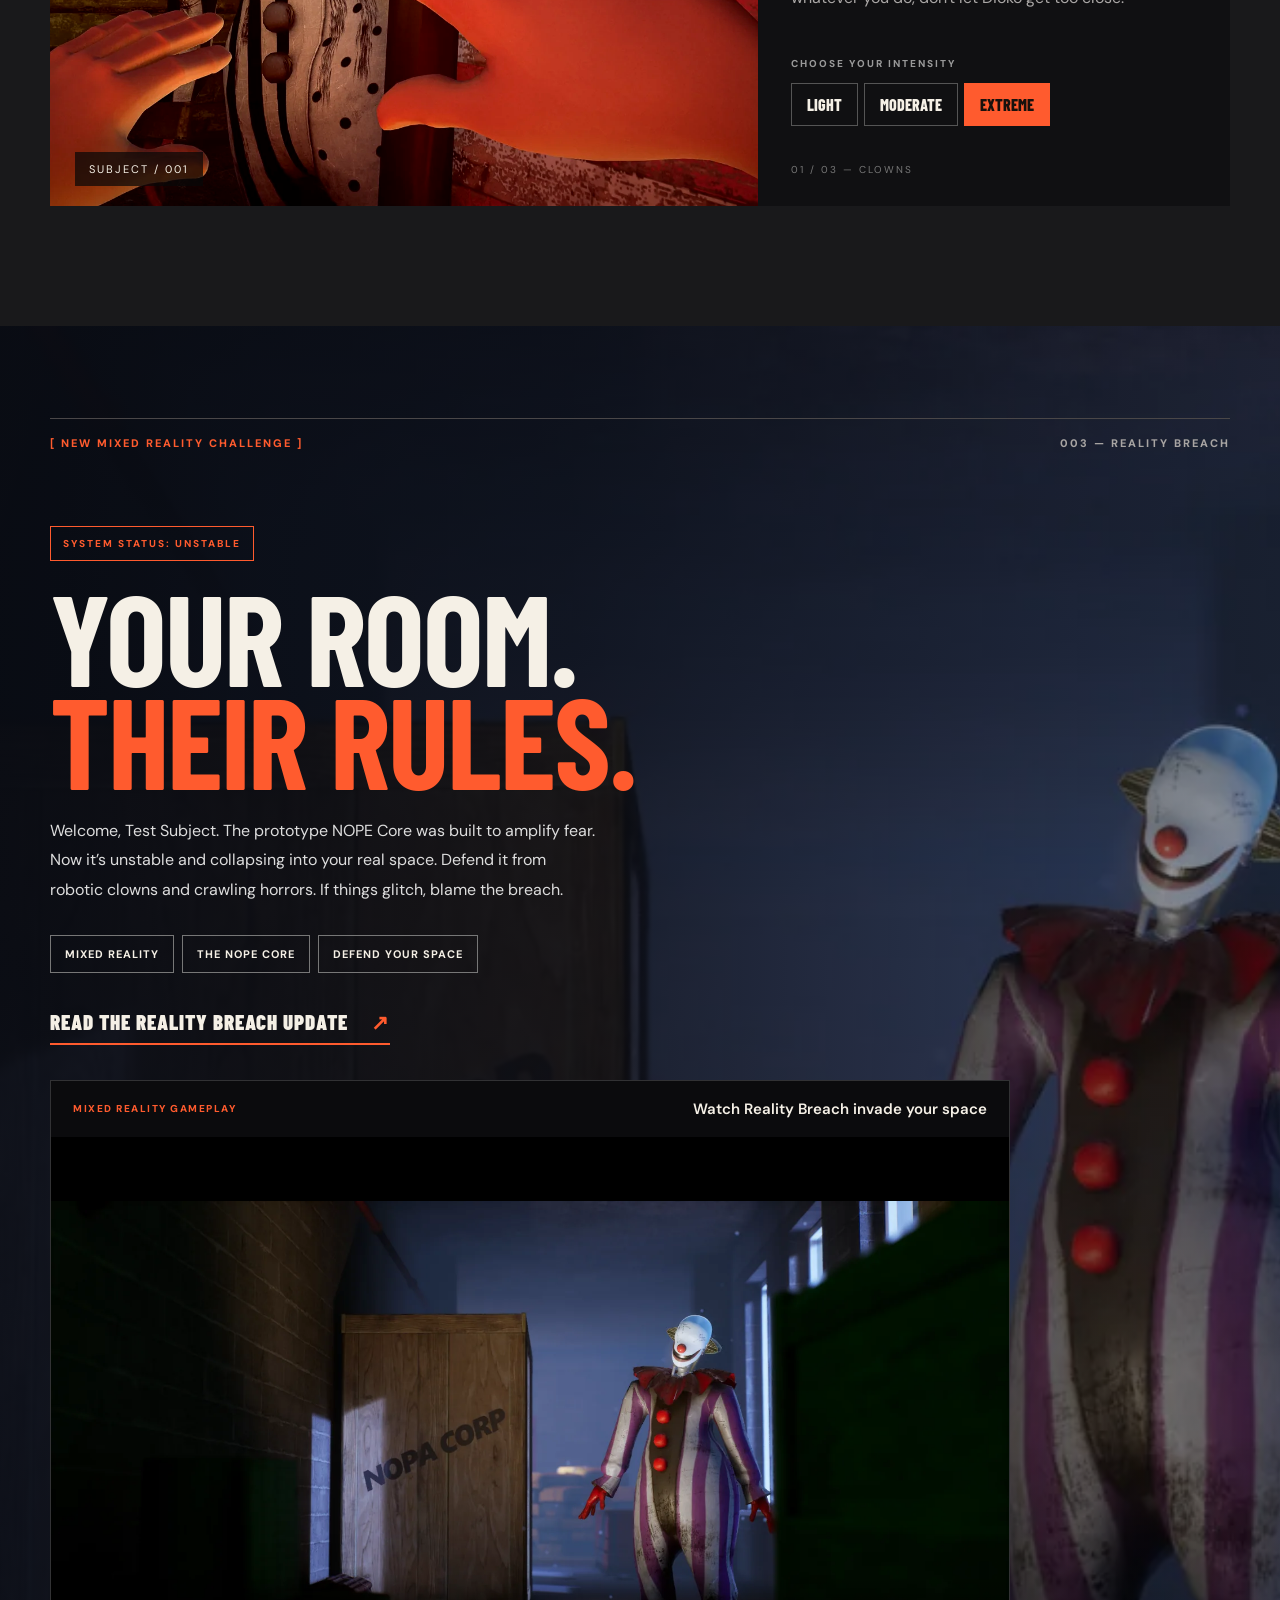
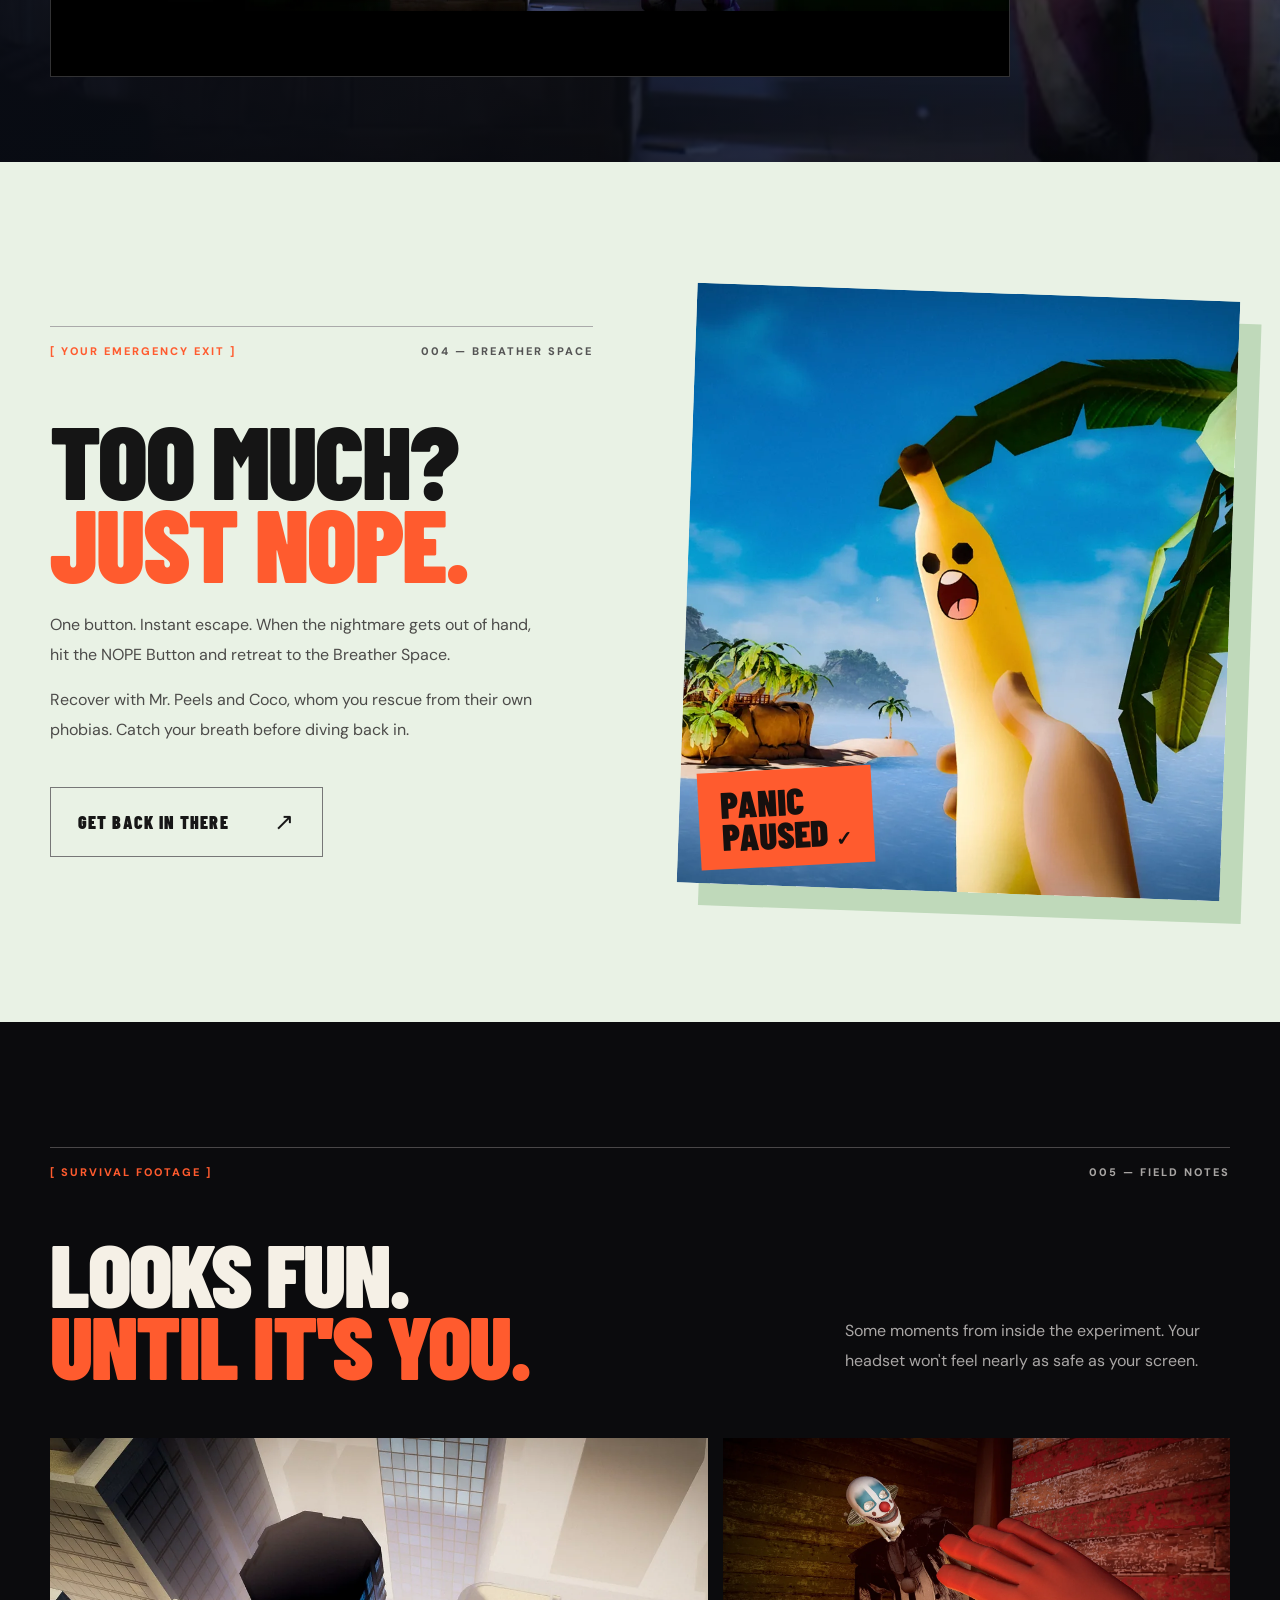
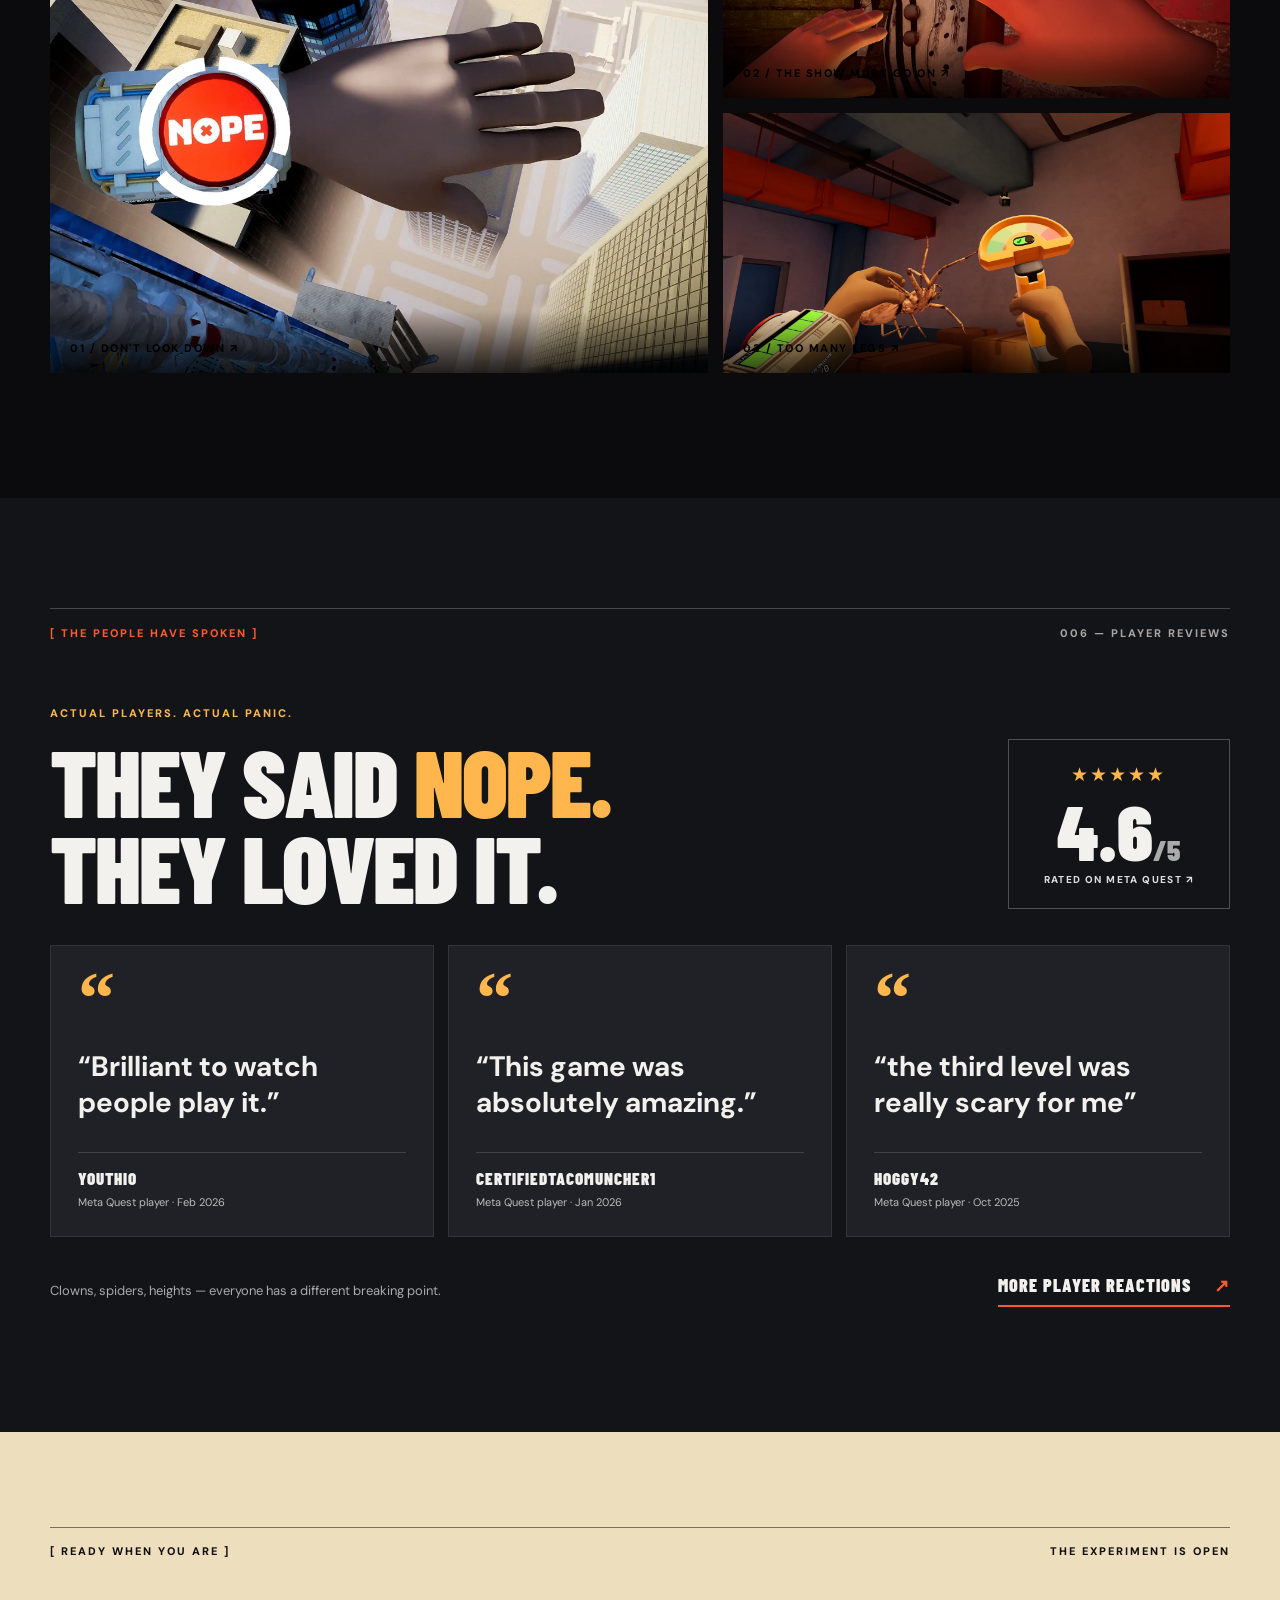
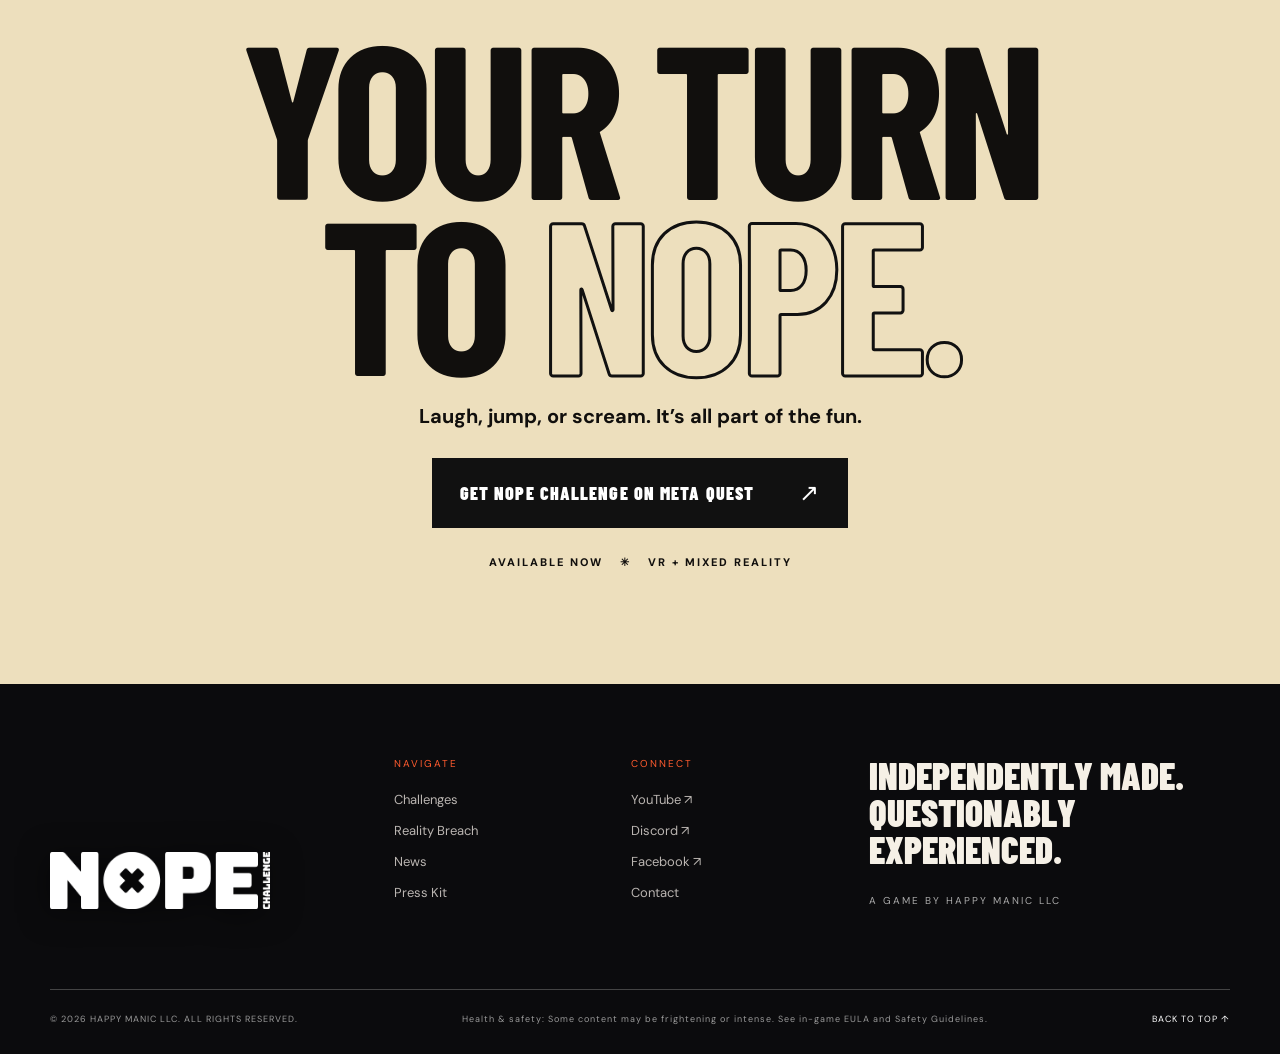
==== commit 4d314921: "updated with button and 2 new vids" ====
--- a/index.html
+++ b/index.html
@@ -1,10 +1,14 @@
 <!doctype html><html lang="en"><head><meta charset="UTF-8"><meta name="viewport" content="width=device-width,initial-scale=1"><meta name="theme-color" content="#0b0b0d"><meta name="description" content="Clowns. Heights. Spiders. Ten unique NOPE challenges. One NOPE button. Play NOPE CHALLENGE in VR and mixed reality on Meta Quest."><meta property="og:title" content="NOPE CHALLENGE — How far will you go?"><meta property="og:description" content="Ten NOPE challenges. Three phobias. One way out."><title>NOPE CHALLENGE — Laugh. Jump. Scream.</title><link rel="preconnect" href="https://fonts.googleapis.com"><link rel="preconnect" href="https://fonts.gstatic.com" crossorigin><link href="https://fonts.googleapis.com/css2?family=Barlow+Condensed:wght@600;700;800;900&family=DM+Sans:wght@400;500;600;700&display=swap" rel="stylesheet"><link rel="stylesheet" href="styles.css"></head><body>
 <div class="noise" aria-hidden="true"></div><header class="nav"><a class="brand" href="#home" aria-label="NOPE CHALLENGE home"><img src="assets/logo-white.png" alt="NOPE CHALLENGE" class="site-logo"></a><nav id="navigation" aria-label="Main navigation"><a href="#challenges">THE CHALLENGES</a><a href="#reviews">REVIEWS</a><a href="#reality">REALITY BREACH</a><a href="#escape">THE NOPE BUTTON</a><a href="news/">NEWS</a><a href="press-kit/">PRESS KIT</a></nav><div class="nav-actions"><a class="button button-small" href="https://www.meta.com/experiences/4209841532432878/" target="_blank" rel="noopener noreferrer">GET THE GAME <span>↗</span></a><button class="menu-toggle" aria-controls="navigation" aria-expanded="false" aria-label="Toggle navigation">☰</button></div></header>
-<main id="home"><section class="hero"><div class="hero-art" role="img" aria-label="Robotic clown from NOPE CHALLENGE"><div class="hero-vignette"></div></div><div class="hero-grid"></div><div class="hero-content container"><img src="assets/logo-white.png" alt="NOPE CHALLENGE" class="hero-logo"><div class="eyebrow"><span class="dot"></span> AVAILABLE NOW ON META QUEST <span class="slash">/</span> VR + MIXED REALITY</div><h1>LAUGH.<br><em>JUMP.</em><span class="hero-subhead">SCREAM.</span></h1><p>Face towering heights, crawling terrors, and robotic murder clowns as you test your courage. Laugh, jump, or scream… it’s all part of the fun!</p><div class="hero-buttons"><a href="https://www.meta.com/experiences/4209841532432878/" class="button" target="_blank" rel="noopener noreferrer">PLAY ON META QUEST <span>↗</span></a><a class="button button-outline" href="#challenges">EXPLORE THE NIGHTMARE <span>↓</span></a></div><a class="hero-rating" href="https://www.meta.com/experiences/4209841532432878/" target="_blank" rel="noopener noreferrer" aria-label="Rated 4.6 out of 5 on Meta Quest"><span class="rating-stars" aria-hidden="true">★★★★★</span><strong>4.6 / 5</strong><span>PLAYER RATING ON META QUEST ↗</span></a><div class="hero-meta"><span>01 / 03 PHOBIAS</span><span class="line"></span><span>10 CHALLENGES</span><span class="line"></span><span>01 WAY OUT</span></div></div><span class="hero-side">TEN CHALLENGES // ONE NOPE BUTTON</span><a class="scroll-cue" href="#intro">SCROLL TO BEGIN <span>↓</span></a></section>
+<main id="home"><section class="hero hero-trailer"><div class="hero-content container">
+<div class="hero-heading"><div class="eyebrow"><span class="dot"></span> META QUEST / VR + MIXED REALITY</div><h1>LAUGH. <em>JUMP.</em><span class="hero-subhead">SCREAM.</span></h1></div>
+<div class="trailer-feature" id="trailer"><div class="trailer-kicker">PRESS PLAY. TEST YOUR COURAGE.</div><div class="trailer-screen" id="trailer-screen"><button class="trailer-play" id="trailer-play" aria-label="Play the NOPE CHALLENGE official launch trailer"><img src="https://i.ytimg.com/vi/BD7g0WxrY_4/maxresdefault.jpg" alt="NOPE CHALLENGE official launch trailer" onerror="this.onerror=null;this.src='assets/clowns.webp'"></button></div><div class="trailer-caption"><button type="button" class="trailer-control" id="trailer-control"><span aria-hidden="true">▶</span> Watch trailer</button><a href="https://www.youtube.com/watch?v=BD7g0WxrY_4" target="_blank" rel="noopener noreferrer">Watch on YouTube ↗</a></div></div>
+<div class="hero-details"><p>Face towering heights, crawling terrors, and robotic murder clowns. When it gets too much, hit the NOPE Button.</p><div class="hero-buttons"><a href="https://www.meta.com/experiences/4209841532432878/" class="button quest-store-button" target="_blank" rel="noopener noreferrer"><img src="assets/meta-quest-button.png" alt="Get NOPE CHALLENGE on Meta Quest" width="354" height="108"></a><a class="hero-explore" href="#challenges">Explore the challenges ↓</a></div><a class="hero-rating" href="https://www.meta.com/experiences/4209841532432878/" target="_blank" rel="noopener noreferrer"><span class="rating-stars" aria-hidden="true">★★★★★</span><strong>4.6 / 5</strong><span>ON META QUEST ↗</span></a></div>
+<div class="hero-meta"><span>10 CHALLENGES</span><span class="line"></span><span>VR + MIXED REALITY</span><span class="line"></span><span>ONE NOPE BUTTON</span></div></div></section>
 <section class="marquee" aria-label="Game themes"><div>SCREAM A LITTLE <b>✳</b> LAUGH A LOT <b>✳</b> NOPE OUT WHENEVER <b>✳</b> SCREAM A LITTLE <b>✳</b> LAUGH A LOT <b>✳</b> NOPE OUT WHENEVER <b>✳</b></div></section>
-<section class="intro container" id="intro"><div class="section-index">[ THE EXPERIMENT ] <span>001 — THE PREMISE</span></div><div class="intro-layout"><h2>EVERYONE HAS<br>A <span>BREAKING POINT.</span></h2><div class="intro-copy"><p class="lead">Explore ten unique NOPE CHALLENGES: nine VR experiences across Clowns, Heights, and Spiders, plus the mixed reality REALITY BREACH.</p><p>Choose Light, Moderate, or EXTREME intensity. Everyone reacts differently. And while most say clowns aren’t scary, our player data shows Dioko makes people NOPE out fastest.</p><div class="micro-stats"><div><strong>03</strong><small>CORE PHOBIAS</small></div><div><strong>10</strong><small>TOTAL CHALLENGES</small></div><div><strong>∞</strong><small>WAYS TO NOPE</small></div></div></div></div></section>
-<section class="challenges" id="challenges"><div class="container"><div class="section-index">[ CHOOSE YOUR NIGHTMARE ] <span>002 — FEAR SELECT</span></div><div class="section-title-row"><h2>THREE FEARS.<br><span>NINE VR CHALLENGES.</span></h2><p>Robotic Clowns, Heights, and Spiders each have Light, Moderate, and EXTREME settings. Nine VR challenges, and one mixed reality nightmare.</p></div><div class="fear-tabs" role="tablist" aria-label="Choose a fear"><button class="fear-tab active" role="tab" id="tab-clowns" aria-selected="true" aria-controls="fear-panel" data-fear="clowns"><span>01</span> CLOWNS <span>↗</span></button><button class="fear-tab" role="tab" id="tab-heights" aria-selected="false" aria-controls="fear-panel" data-fear="heights"><span>02</span> HEIGHTS <span>↗</span></button><button class="fear-tab" role="tab" id="tab-spiders" aria-selected="false" aria-controls="fear-panel" data-fear="spiders"><span>03</span> SPIDERS <span>↗</span></button></div><div class="fear-panel" id="fear-panel" role="tabpanel" aria-labelledby="tab-clowns"><div class="fear-image"><img id="fear-image" src="assets/clowns.webp" alt="A sinister mechanical clown inside a dark room"><div class="image-corner">SUBJECT / 001</div></div><div class="fear-info"><div class="warning">⚠ HIGHLY QUESTIONABLE LIFE CHOICES</div><h3 id="fear-title">SEND IN<br>THE CLOWNS.</h3><p id="fear-description">Meet the robotic performers who are absolutely not here to make you laugh. Keep moving, stay alert, and whatever you do, don't let Dioko get too close.</p><div class="intensity-label">CHOOSE YOUR INTENSITY</div><div class="intensity"><span>LIGHT</span><span>MODERATE</span><span class="hot">EXTREME</span></div><span class="fear-counter" id="fear-counter">01 / 03 — CLOWNS</span></div></div></div></section>
-<section class="breach" id="reality"><div class="breach-backdrop"></div><div class="container breach-content"><div class="section-index">[ NEW MIXED REALITY CHALLENGE ] <span>003 — REALITY BREACH</span></div><div class="breach-copy"><div class="red-tag">SYSTEM STATUS: UNSTABLE</div><h2>YOUR ROOM.<br><span>THEIR RULES.</span></h2><p>Welcome, Test Subject. The prototype NOPE Core was built to amplify fear. Now it’s unstable and collapsing into your real space. Defend it from robotic clowns and crawling horrors. If things glitch, blame the breach.</p><div class="feature-chips"><span>MIXED REALITY</span><span>THE NOPE CORE</span><span>DEFEND YOUR SPACE</span></div><a class="text-link" href="news/">READ THE REALITY BREACH UPDATE <span>↗</span></a></div></div></section>
+<section class="intro container" id="intro"><div class="section-index">[ THE EXPERIMENT ] <span>001 — THE PREMISE</span></div><div class="intro-layout"><h2>EVERYONE HAS<br>A <span>BREAKING POINT.</span></h2><div class="intro-copy"><p class="lead">Explore ten unique NOPE CHALLENGES: nine VR experiences across Clowns, Heights, and Spiders, plus the mixed reality REALITY BREACH.</p><p>Choose Light, Moderate, or EXTREME intensity. Everyone reacts differently. And while most say clowns aren’t scary, our player data shows Dioko makes people NOPE out fastest.</p><div class="micro-stats"><div><strong>10</strong><small>TOTAL CHALLENGES</small></div><div><strong>9 VR</strong><small>CLOWNS · HEIGHTS · SPIDERS</small></div><div><strong>+1 MR</strong><small>REALITY BREACH</small></div></div></div></div></section>
+<section class="challenges" id="challenges"><div class="container"><div class="section-index">[ CHOOSE YOUR NIGHTMARE ] <span>002 — FEAR SELECT</span></div><div class="section-title-row"><h2>TEN CHALLENGES.<br><span>FIND YOUR LIMIT.</span></h2><p>Nine VR challenges across Clowns, Heights, and Spiders, plus Reality Breach in mixed reality. Ten challenges in total. Explore the VR challenges below, each with Light, Moderate, and EXTREME intensity.</p></div><figure class="gameplay-preview"><figcaption><span>SEE IT IN ACTION</span><strong>Inside the VR challenges</strong></figcaption><video controls autoplay muted loop playsinline preload="metadata" poster="assets/heights.webp" aria-label="NOPE CHALLENGE VR gameplay preview"><source src="assets/NopeChallenge_VR.mp4" type="video/mp4">Your browser does not support this video. <a href="assets/NopeChallenge_VR.mp4">Watch the VR gameplay clip</a>.</video></figure><div class="fear-tabs" role="tablist" aria-label="Choose a fear"><button class="fear-tab active" role="tab" id="tab-clowns" aria-selected="true" aria-controls="fear-panel" data-fear="clowns"><span>01</span> CLOWNS <span>↗</span></button><button class="fear-tab" role="tab" id="tab-heights" aria-selected="false" aria-controls="fear-panel" data-fear="heights"><span>02</span> HEIGHTS <span>↗</span></button><button class="fear-tab" role="tab" id="tab-spiders" aria-selected="false" aria-controls="fear-panel" data-fear="spiders"><span>03</span> SPIDERS <span>↗</span></button></div><div class="fear-panel" id="fear-panel" role="tabpanel" aria-labelledby="tab-clowns"><div class="fear-image"><img id="fear-image" src="assets/clowns.webp" alt="A sinister mechanical clown inside a dark room"><div class="image-corner">SUBJECT / 001</div></div><div class="fear-info"><div class="warning">⚠ HIGHLY QUESTIONABLE LIFE CHOICES</div><h3 id="fear-title">SEND IN<br>THE CLOWNS.</h3><p id="fear-description">Meet the robotic performers who are absolutely not here to make you laugh. Keep moving, stay alert, and whatever you do, don't let Dioko get too close.</p><div class="intensity-label">CHOOSE YOUR INTENSITY</div><div class="intensity"><span>LIGHT</span><span>MODERATE</span><span class="hot">EXTREME</span></div><span class="fear-counter" id="fear-counter">01 / 03 — CLOWNS</span></div></div></div></section>
+<section class="breach" id="reality"><div class="breach-backdrop"></div><div class="container breach-content"><div class="section-index">[ NEW MIXED REALITY CHALLENGE ] <span>003 — REALITY BREACH</span></div><div class="breach-copy"><div class="red-tag">SYSTEM STATUS: UNSTABLE</div><h2>YOUR ROOM.<br><span>THEIR RULES.</span></h2><p>Welcome, Test Subject. The prototype NOPE Core was built to amplify fear. Now it’s unstable and collapsing into your real space. Defend it from robotic clowns and crawling horrors. If things glitch, blame the breach.</p><div class="feature-chips"><span>MIXED REALITY</span><span>THE NOPE CORE</span><span>DEFEND YOUR SPACE</span></div><a class="text-link" href="news/">READ THE REALITY BREACH UPDATE <span>↗</span></a></div><figure class="gameplay-preview mr-preview"><figcaption><span>MIXED REALITY GAMEPLAY</span><strong>Watch Reality Breach invade your space</strong></figcaption><video controls autoplay muted loop playsinline preload="metadata" poster="assets/reality.webp" aria-label="NOPE CHALLENGE Reality Breach mixed reality gameplay preview"><source src="assets/NopeChallenge_MR.mp4" type="video/mp4">Your browser does not support this video. <a href="assets/NopeChallenge_MR.mp4">Watch the mixed reality clip</a>.</video></figure></div></section>
 <section class="escape" id="escape"><div class="container escape-grid"><div class="escape-copy"><div class="section-index">[ YOUR EMERGENCY EXIT ] <span>004 — BREATHER SPACE</span></div><h2>TOO MUCH?<br><span>JUST NOPE.</span></h2><p>One button. Instant escape. When the nightmare gets out of hand, hit the NOPE Button and retreat to the Breather Space.</p><p>Recover with Mr. Peels and Coco, whom you rescue from their own phobias. Catch your breath before diving back in.</p><a class="button button-outline" href="https://www.meta.com/experiences/4209841532432878/" target="_blank" rel="noopener noreferrer">GET BACK IN THERE <span>↗</span></a></div><div class="escape-photo"><img src="assets/breather.webp" alt="The NOPE CHALLENGE Breather Space"><div class="photo-stamp">PANIC<br>PAUSED <span>✓</span></div></div></div></section>
 <section class="gallery container" id="gallery"><div class="section-index">[ SURVIVAL FOOTAGE ] <span>005 — FIELD NOTES</span></div><div class="section-title-row"><h2>LOOKS FUN.<br><span>UNTIL IT'S YOU.</span></h2><p>Some moments from inside the experiment. Your headset won't feel nearly as safe as your screen.</p></div><div class="gallery-grid"><button class="gallery-item large" data-full="assets/heights.webp" aria-label="View heights screenshot"><img loading="lazy" src="assets/heights.webp" alt="NOPE CHALLENGE heights gameplay"><span>01 / DON'T LOOK DOWN ↗</span></button><button class="gallery-item" data-full="assets/clowns.webp" aria-label="View clown screenshot"><img loading="lazy" src="assets/clowns.webp" alt="NOPE CHALLENGE clown gameplay"><span>02 / THE SHOW MUST GO ON ↗</span></button><button class="gallery-item" data-full="assets/spiders.webp" aria-label="View spider screenshot"><img loading="lazy" src="assets/spiders.webp" alt="NOPE CHALLENGE spider gameplay"><span>03 / TOO MANY LEGS ↗</span></button></div></section>
 <section class="reviews" id="reviews"><div class="container"><div class="section-index">[ THE PEOPLE HAVE SPOKEN ] <span>006 — PLAYER REVIEWS</span></div><div class="reviews-head"><div><p class="reviews-kicker">ACTUAL PLAYERS. ACTUAL PANIC.</p><h2>THEY SAID <em>NOPE.</em><br>THEY LOVED IT.</h2></div><a class="review-score" href="https://www.meta.com/experiences/4209841532432878/" target="_blank" rel="noopener noreferrer" aria-label="See player reviews on the Meta Quest store"><span class="rating-stars" aria-hidden="true">★★★★★</span><strong>4.6<span>/5</span></strong><small>RATED ON META QUEST ↗</small></a></div><div class="reviews-grid"><blockquote class="review-card"><span class="quote-mark">“</span><p>“Brilliant to watch people play it.”</p><footer><strong>YOUTHIO</strong><span>Meta Quest player · Feb 2026</span></footer></blockquote><blockquote class="review-card"><span class="quote-mark">“</span><p>“This game was absolutely amazing.”</p><footer><strong>CERTIFIEDTACOMUNCHER1</strong><span>Meta Quest player · Jan 2026</span></footer></blockquote><blockquote class="review-card"><span class="quote-mark">“</span><p>“the third level was really scary for me”</p><footer><strong>HOGGY42</strong><span>Meta Quest player · Oct 2025</span></footer></blockquote></div><div class="reviews-bottom"><p>Clowns, spiders, heights — everyone has a different breaking point.</p><a class="text-link" href="https://happymanic.com/" target="_blank" rel="noopener noreferrer">MORE PLAYER REACTIONS <span>↗</span></a></div></div></section>
--- a/styles.css
+++ b/styles.css
@@ -9,3 +9,27 @@
 
 /* V4: player feedback and social proof */
 .hero-rating{display:inline-flex;align-items:center;gap:13px;flex-wrap:wrap;margin-top:23px;padding:12px 16px;border:1px solid #ffffff50;background:#101015bd;text-decoration:none;color:#f7f7f4;font-size:11px;font-weight:800;letter-spacing:1.2px}.hero-rating strong{font-size:19px;letter-spacing:0}.rating-stars{color:#ffb74d;font-size:19px;letter-spacing:2px}.hero-rating:hover{border-color:#ffb74d}.reviews{background:#131418;padding:110px 0 120px;color:#f3f1ed}.reviews-head{display:flex;justify-content:space-between;align-items:flex-end;gap:35px;margin:55px 0 36px}.reviews-kicker{font-size:11px;letter-spacing:2px;font-weight:800;color:#ffb74d}.reviews h2{font:900 clamp(65px,7.4vw,116px)/.91 'Barlow Condensed',sans-serif;letter-spacing:-2px;margin:17px 0 0}.reviews h2 em{font-style:normal;color:#ffb74d}.review-score{border:1px solid #ffffff40;display:flex;flex-direction:column;align-items:center;justify-content:center;padding:22px 35px;gap:6px;color:inherit;min-width:220px;flex-shrink:0}.review-score strong{font:900 78px/.95 'Barlow Condensed',sans-serif}.review-score strong span{font-size:29px;color:#aaa}.review-score small{font-size:10px;letter-spacing:1.4px;font-weight:800;color:#ddd}.reviews-grid{display:grid;grid-template-columns:repeat(3,minmax(0,1fr));gap:14px}.review-card{margin:0;background:#202127;border:1px solid #ffffff16;padding:27px;display:flex;flex-direction:column;min-height:275px}.quote-mark{font:900 74px/.7 Georgia,serif;color:#ffb74d}.review-card p{font-size:clamp(21px,2.2vw,30px);font-weight:700;line-height:1.3;margin:24px 0 30px;flex:1}.review-card footer{background:transparent;padding:15px 0 0;border-top:1px solid #ffffff25;display:flex;flex-direction:column;gap:7px}.review-card footer strong{font:900 17px 'Barlow Condensed',sans-serif;letter-spacing:1px}.review-card footer span{font-size:11px;color:#bbb}.reviews-bottom{display:flex;gap:20px;align-items:center;justify-content:space-between;margin-top:32px}.reviews-bottom p{color:#aaa;font-size:13px}.reviews-bottom .text-link{font-size:18px;white-space:nowrap}@media(max-width:900px){.reviews-grid{grid-template-columns:1fr}.review-card{min-height:180px}.reviews-head{align-items:flex-start}.review-score{min-width:165px;padding:18px}.review-score strong{font-size:62px}}@media(max-width:760px){.reviews{padding:75px 0}.reviews-head{display:block}.review-score{display:inline-flex;margin-top:30px}.reviews h2{font-size:clamp(58px,12vw,90px)}.reviews-bottom{align-items:flex-start;flex-direction:column}.hero-rating{font-size:10px;gap:8px}}
+
+/* V5: trailer-first opening */
+.hero-trailer{height:auto;max-height:none;min-height:760px;background:radial-gradient(ellipse at 90% 30%,#422219 0,transparent 58%),#0b0b0d;padding:155px 0 55px}
+.hero-trailer .hero-content{padding:0;display:grid;grid-template-columns:minmax(0,.85fr) minmax(0,1.25fr);column-gap:60px;row-gap:0;align-items:center}
+.hero-heading{grid-column:1;grid-row:1}.hero-trailer .hero-logo{width:235px;margin:0 0 24px}.hero-trailer .eyebrow{font-size:10px;letter-spacing:1.2px;line-height:1.6}
+.hero-trailer h1{font-size:clamp(56px,5.5vw,86px);letter-spacing:-2px;line-height:.95;margin:24px 0 20px}.hero-trailer .hero-subhead{font-size:1.2em;letter-spacing:-2px;margin-top:4px}
+.hero-details{grid-column:1;grid-row:2}.hero-details>p{font-size:16px;line-height:1.7;color:#c4c1bd;max-width:440px;margin:0}.hero-trailer .hero-buttons{margin-top:24px;gap:18px;align-items:center}.hero-trailer .button{font-size:17px;padding:17px 21px;gap:22px}.hero-explore{font-size:12px;color:#d2cbc6;text-decoration:underline;text-underline-offset:5px}.hero-trailer .hero-rating{border:0;background:none;padding:0;margin-top:24px;font-size:9px;gap:10px}.hero-trailer .hero-rating strong{font-size:16px}
+.trailer-feature{grid-column:2;grid-row:1 / span 2;min-width:0}.trailer-kicker{font:800 13px 'DM Sans',Arial,sans-serif;letter-spacing:2px;color:var(--orange);margin-bottom:18px}.trailer-screen{aspect-ratio:16/9;background:#070709;border:1px solid #ffffff35;box-shadow:0 25px 80px #0008;position:relative;overflow:hidden}.trailer-play{display:block;width:100%;height:100%;position:relative;border:0;padding:0;background:#111;color:#fff}.trailer-play>img{width:100%;height:100%;object-fit:contain;display:block}.trailer-play-label{position:absolute;inset:0;display:flex;flex-direction:column;align-items:center;justify-content:center;gap:14px;background:linear-gradient(0deg,#0008,transparent 65%);font:900 20px 'Barlow Condensed',Impact,sans-serif;letter-spacing:1.5px;text-shadow:0 2px 12px #000}.play-circle{width:72px;height:72px;border-radius:50%;display:grid;place-items:center;padding-left:5px;background:var(--orange);color:#17100d;font:28px Arial;text-shadow:none;box-shadow:0 0 0 10px #ff5b2e25}.trailer-play:hover .play-circle{background:#ff855c;transform:scale(1.06)}.trailer-play:focus-visible{outline:3px solid white;outline-offset:-5px}.trailer-screen iframe{position:absolute;inset:0;width:100%;height:100%;border:0}.trailer-caption{display:flex;justify-content:space-between;gap:15px;margin-top:16px;color:#a5a09b;font-size:9px;letter-spacing:1px;line-height:1.6}.trailer-caption a{color:#ddd;text-decoration:underline;text-underline-offset:4px}.hero-trailer .hero-meta{grid-column:1/-1;margin-top:44px;font-size:10px;padding-top:25px;border-top:1px solid #ffffff20}
+@media(max-width:1100px){.hero-trailer .hero-content{column-gap:30px}.hero-trailer{padding-top:145px}.trailer-caption{flex-direction:column;gap:5px}}
+@media(max-width:760px){.hero-trailer{padding:110px 0 38px;min-height:0}.hero-trailer .hero-content{grid-template-columns:1fr;gap:26px}.hero-heading{grid-column:1;grid-row:1}.hero-trailer .hero-logo{width:180px;margin-bottom:16px}.hero-trailer h1{font-size:clamp(48px,10vw,72px);margin:16px 0 0}.hero-trailer .hero-subhead{display:inline;font-size:1em;margin:0 0 0 8px;-webkit-text-stroke:1px #f5f0e6}.trailer-feature{grid-column:1;grid-row:2}.hero-details{grid-column:1;grid-row:3}.trailer-kicker{font-size:10px;margin-bottom:12px}.trailer-caption{flex-direction:row;font-size:8px;gap:12px}.hero-details>p{font-size:15px}.hero-trailer .hero-buttons .button{width:auto}.hero-trailer .hero-meta{grid-column:1;grid-row:4;margin-top:0;font-size:8px;gap:10px}.play-circle{width:54px;height:54px;font-size:22px}.trailer-play-label{font-size:17px;gap:12px}}
+
+/* V6: clear trailer controls, store destination, and challenge counts */
+.trailer-caption{align-items:center;font-size:11px;letter-spacing:0}.trailer-control{display:inline-flex;align-items:center;gap:10px;background:transparent;color:var(--paper);padding:10px 0;border:0;font:700 15px 'DM Sans',Arial,sans-serif}.trailer-control span{color:var(--orange);font-size:15px}.trailer-control:hover{color:var(--orange)}.trailer-control:disabled{color:#aaa;cursor:default}.trailer-control:focus-visible{outline:2px solid var(--orange);outline-offset:4px}
+.hero-trailer .quest-store-button{background:#f5f7fa;color:#17212d;border:1px solid #d8e0e8;border-radius:8px;text-transform:none;padding:14px 20px;gap:24px;letter-spacing:0}.hero-trailer .quest-store-button:hover{background:#fff}.quest-store-copy{display:flex;flex-direction:column;align-items:flex-start;gap:4px}.quest-store-copy small{font:700 9px 'DM Sans',Arial,sans-serif;letter-spacing:1.3px}.quest-store-copy strong{font:700 20px 'DM Sans',Arial,sans-serif}.micro-stats{grid-template-columns:repeat(3,minmax(0,1fr));gap:20px}.micro-stats strong{font-size:clamp(38px,4.4vw,66px);white-space:nowrap}.micro-stats small{display:block;line-height:1.7;margin-top:10px;font-size:9px;letter-spacing:1px}.hero-trailer .hero-heading{align-self:end}.hero-trailer h1{margin-top:22px}
+@media(max-width:760px){.trailer-caption{flex-direction:row;flex-wrap:wrap;gap:8px}.trailer-caption a{font-size:10px}.micro-stats{gap:12px}.micro-stats strong{font-size:clamp(30px,8vw,52px)}.micro-stats small{font-size:8px;letter-spacing:.5px}.hero-trailer .hero-meta{line-height:1.8}.hero-trailer .hero-buttons{gap:20px}}
+
+/* Supplied Meta Quest button artwork */
+.hero-trailer .quest-store-button{display:inline-flex;background:transparent;border:0;padding:0;border-radius:16px;max-width:100%;line-height:0;transition:filter .2s,transform .2s}
+.hero-trailer .quest-store-button img{display:block;width:260px;max-width:100%;height:auto}
+.hero-trailer .quest-store-button:hover{background:transparent;filter:brightness(1.15) drop-shadow(0 0 12px #0082ff88);transform:translateY(-2px)}
+.hero-trailer .quest-store-button:focus-visible{outline:3px solid #53b1ff;outline-offset:5px;filter:brightness(1.15) drop-shadow(0 0 12px #0082ff88)}
+
+/* Gameplay clips: load on demand, with native accessible playback controls. */
+.gameplay-preview{margin:0 0 40px;border:1px solid #ffffff29;background:#0b0b0d;overflow:hidden}.gameplay-preview figcaption{display:flex;align-items:center;justify-content:space-between;gap:18px;padding:18px 22px}.gameplay-preview figcaption span{font-size:10px;letter-spacing:1.5px;color:var(--orange);font-weight:800}.gameplay-preview figcaption strong{font-size:15px;font-weight:600}.gameplay-preview video{display:block;width:100%;height:auto;aspect-ratio:16/9;object-fit:contain;background:#000}.mr-preview{margin:45px 0 0;max-width:960px}.breach .breach-content{padding-bottom:85px}@media(max-width:760px){.gameplay-preview figcaption{align-items:flex-start;flex-direction:column;gap:8px;padding:16px}.gameplay-preview figcaption strong{font-size:14px}.mr-preview{margin-top:32px}}
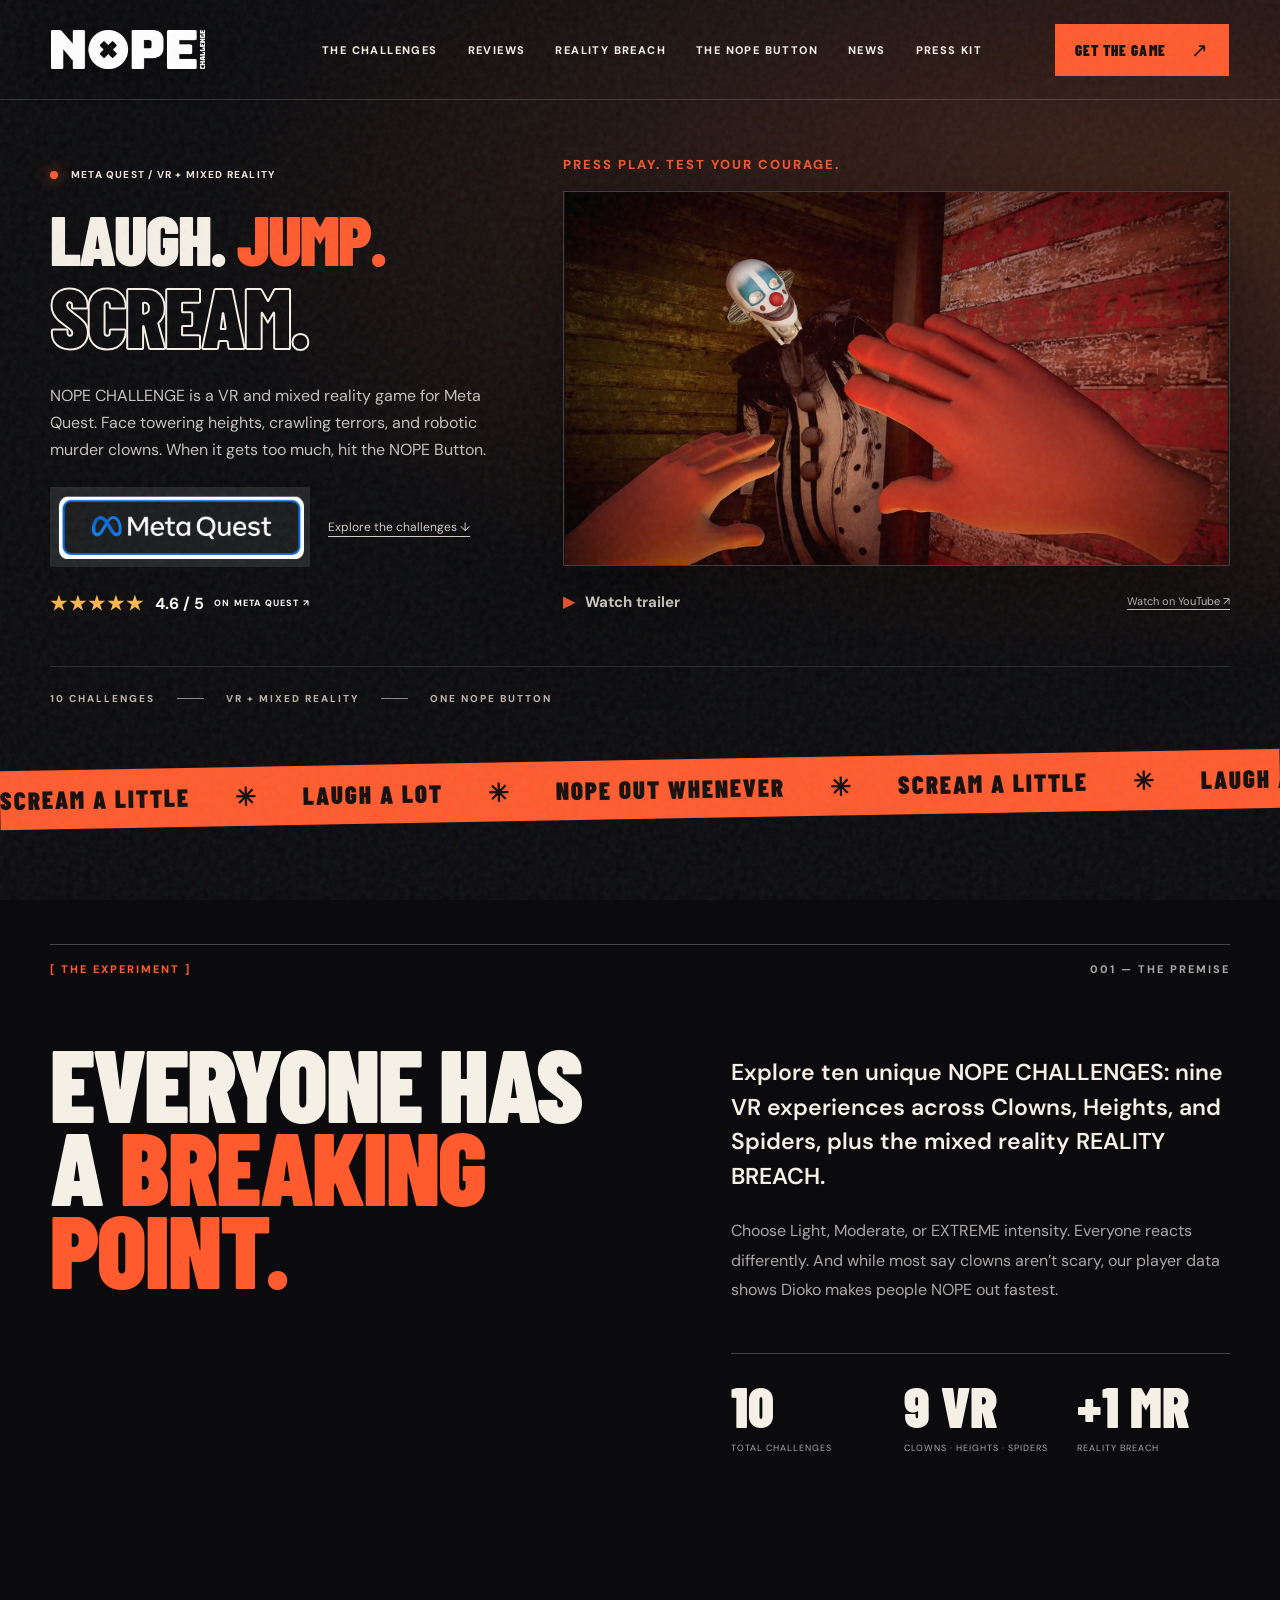
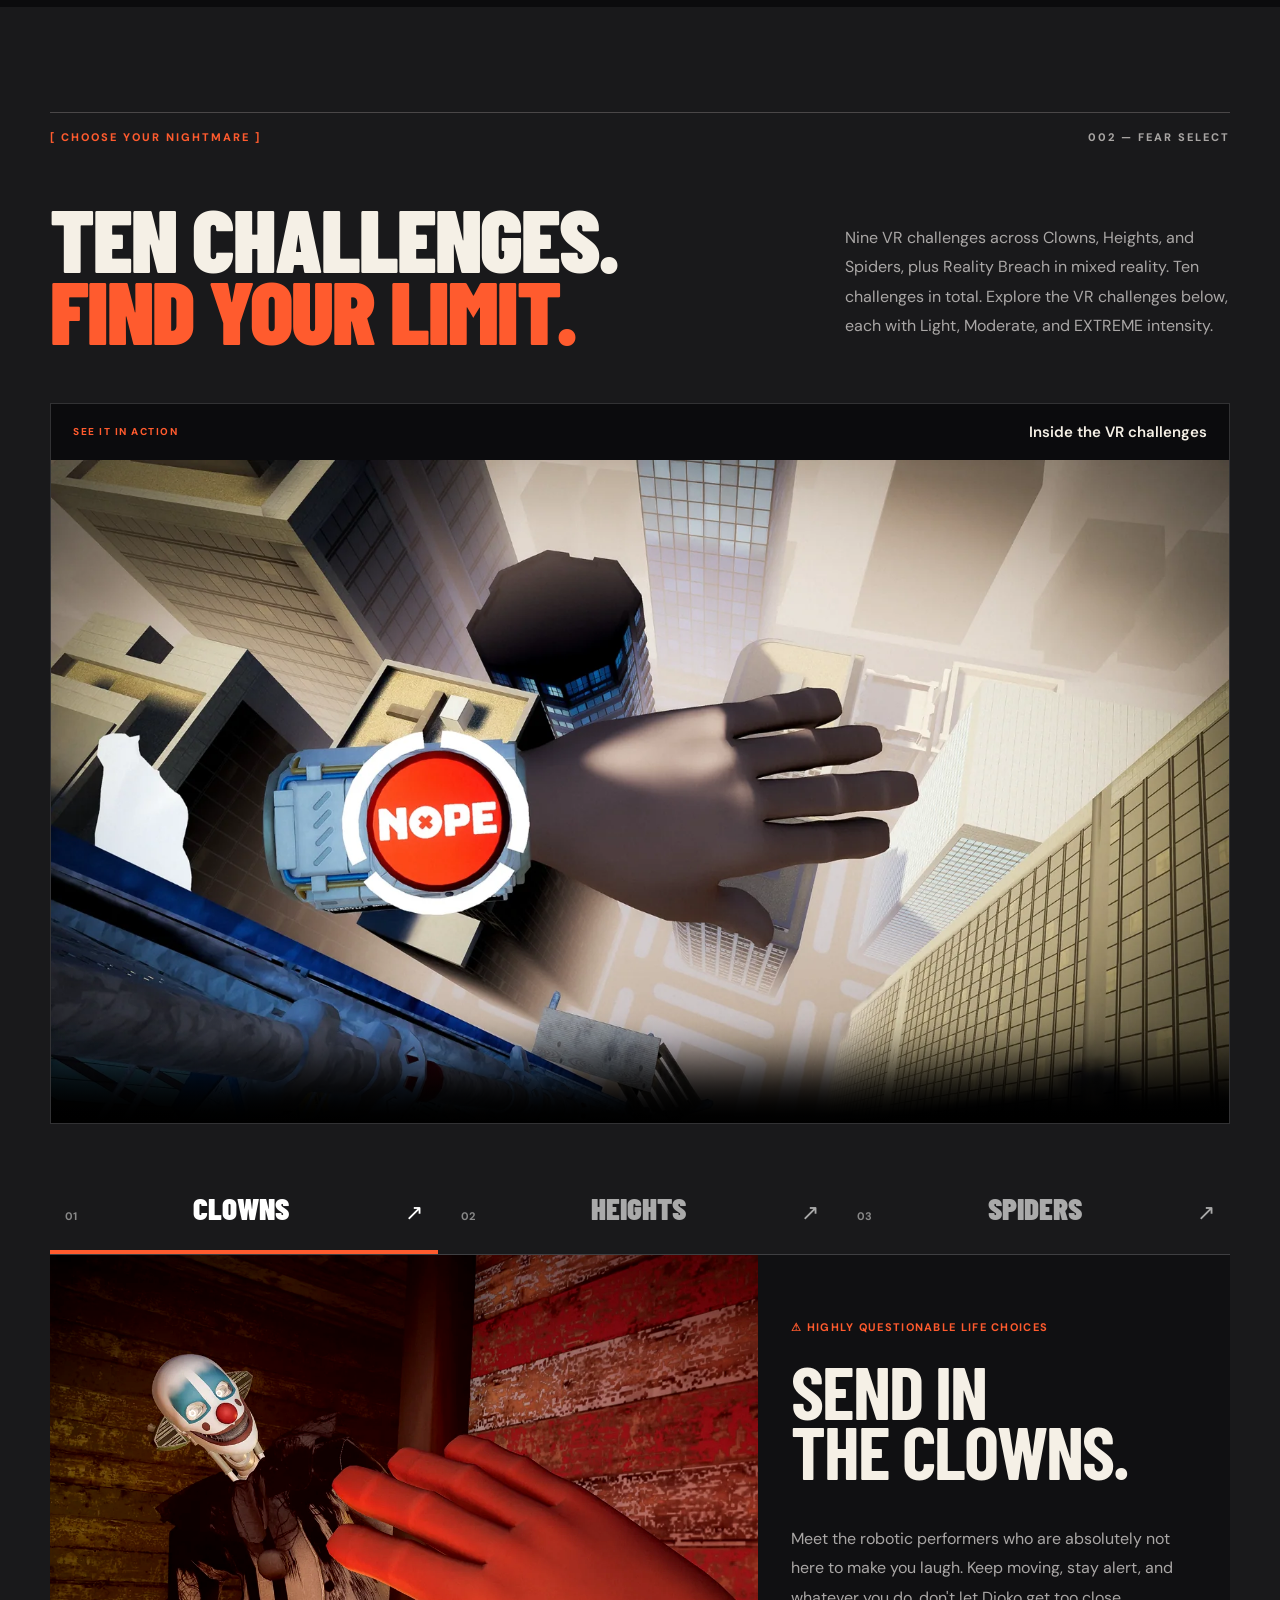
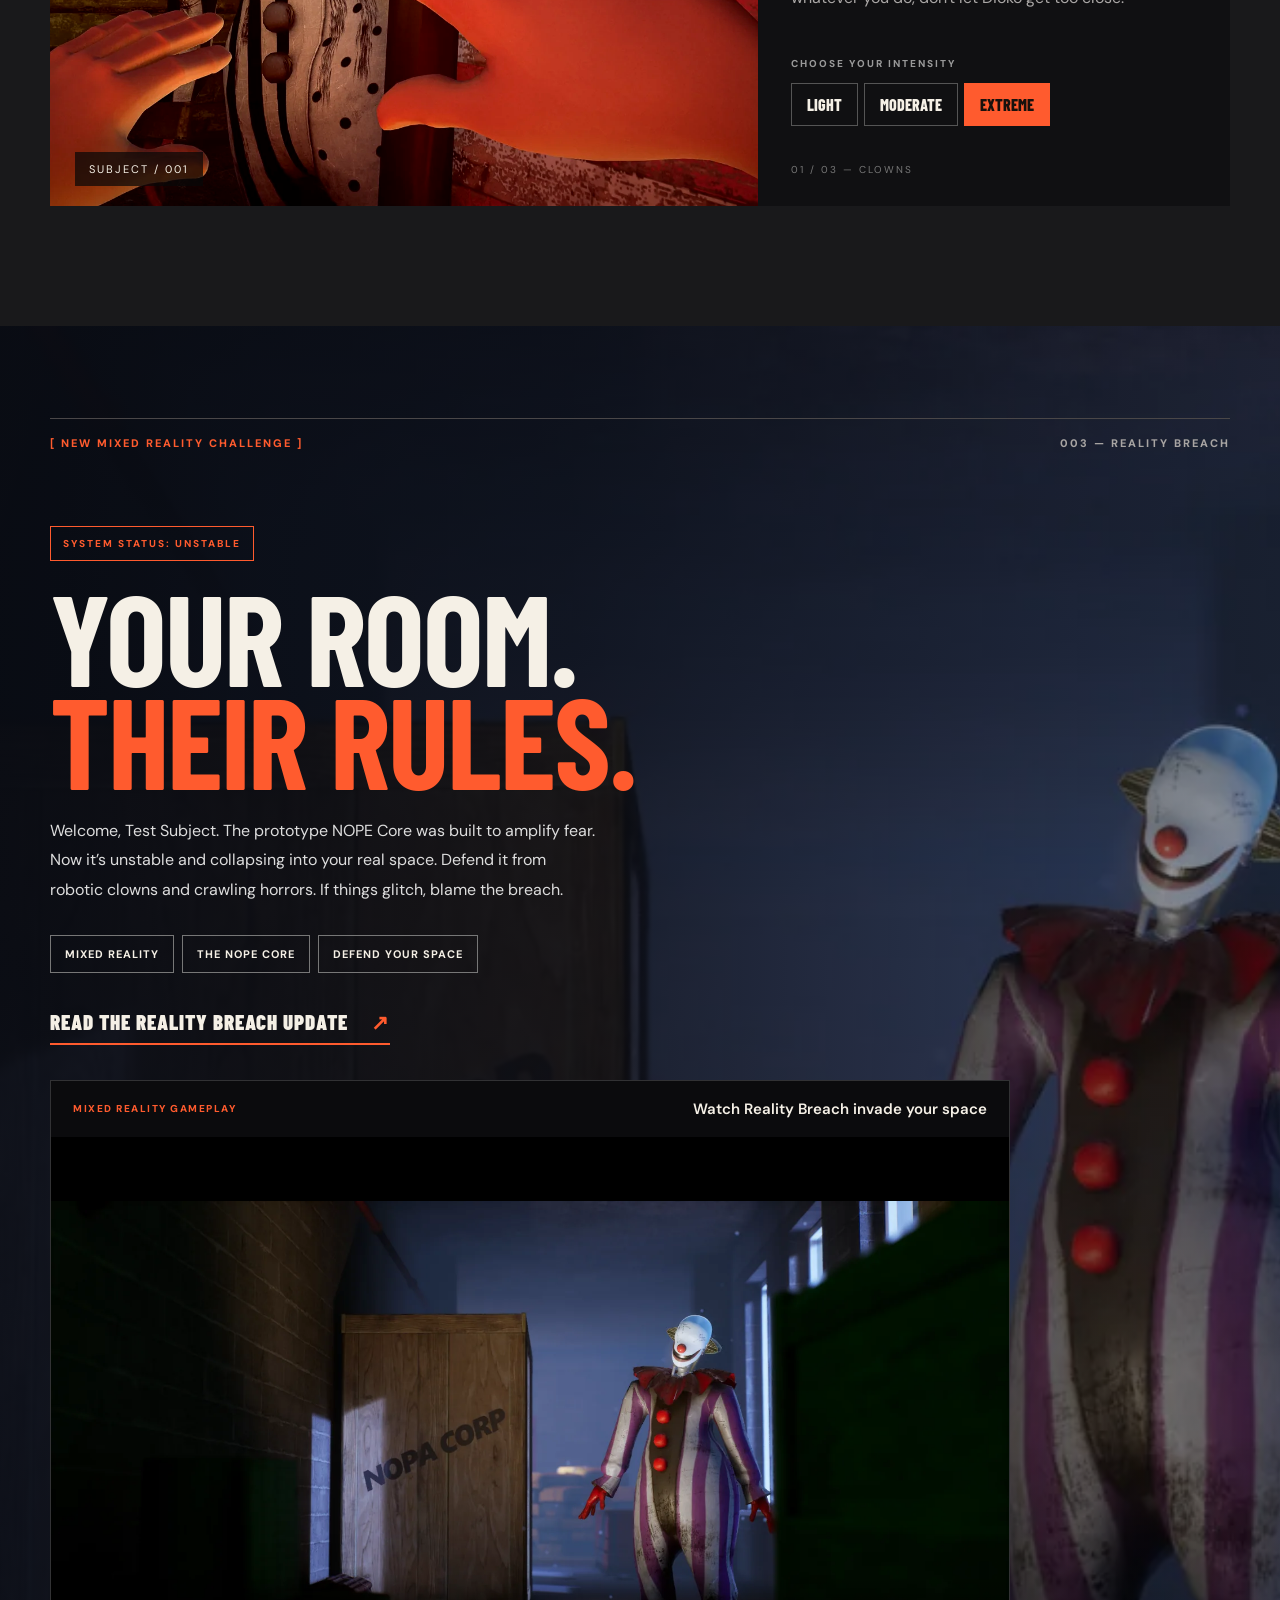
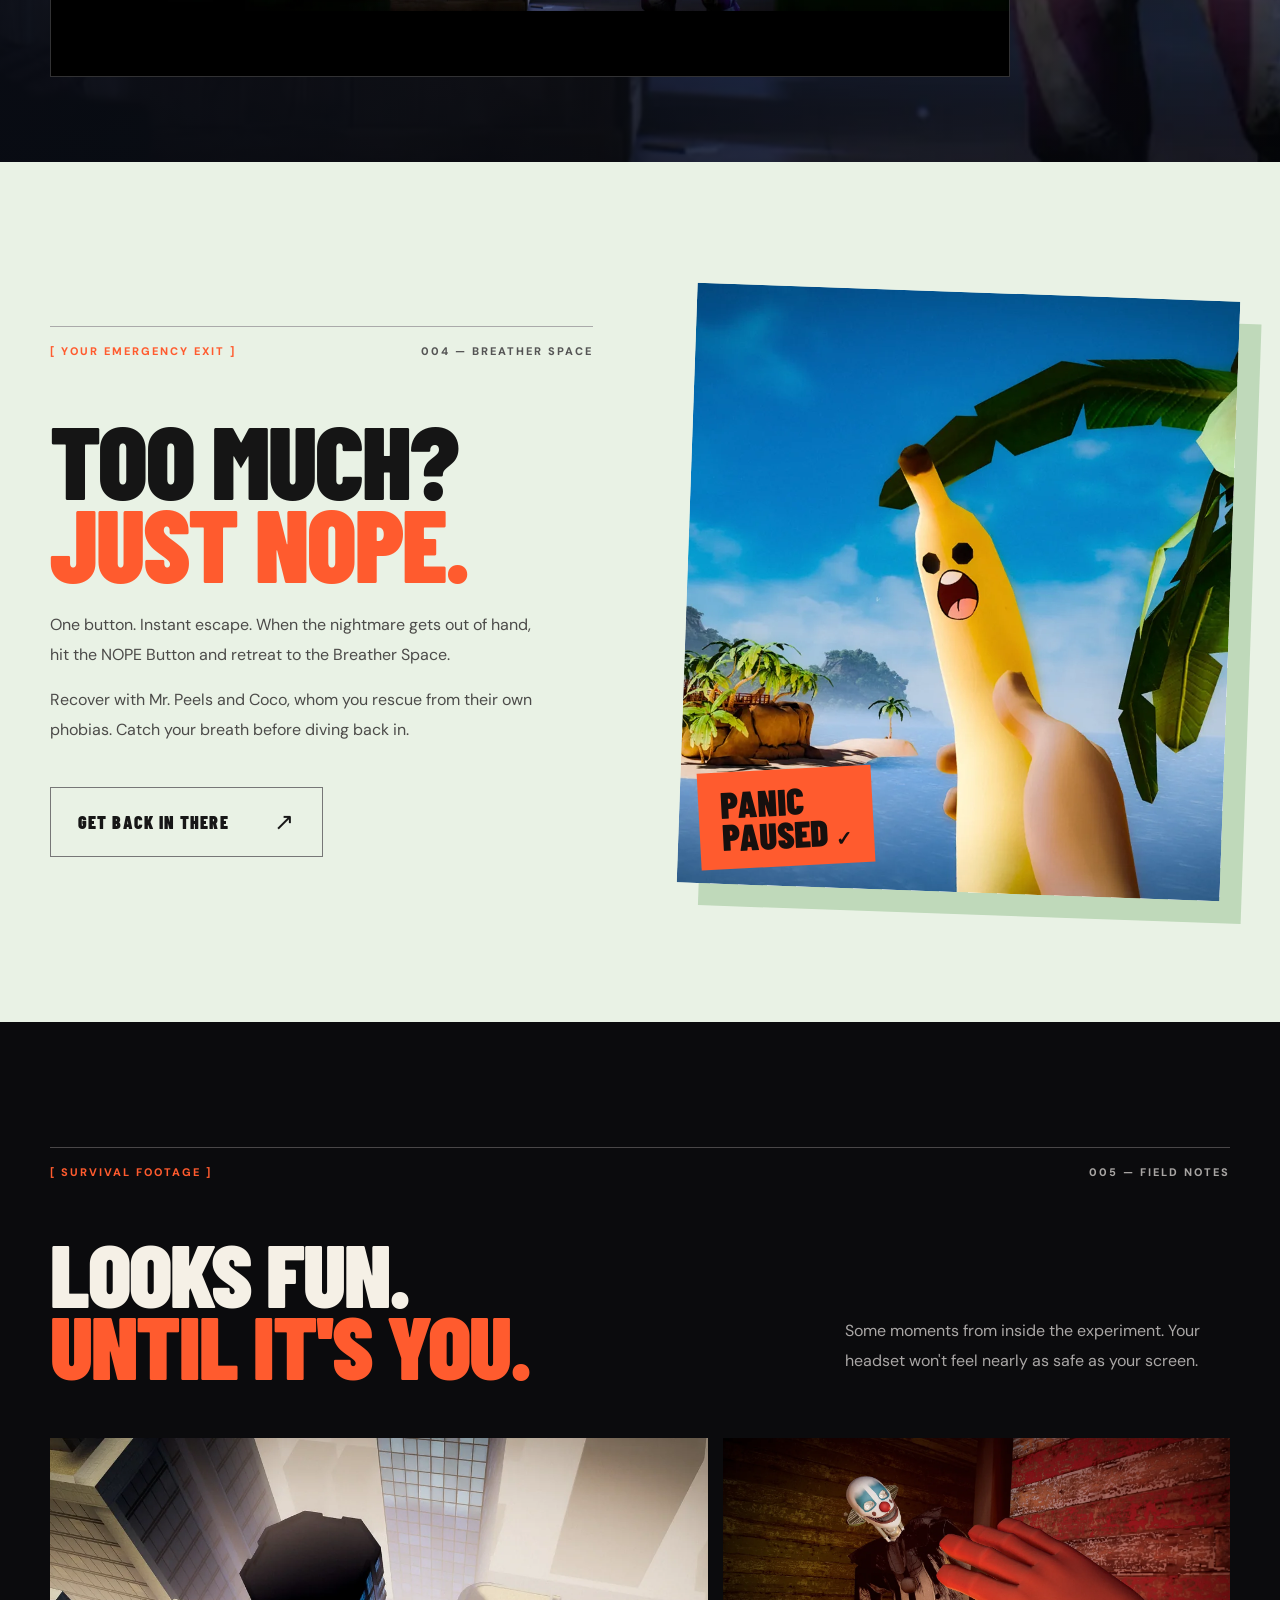
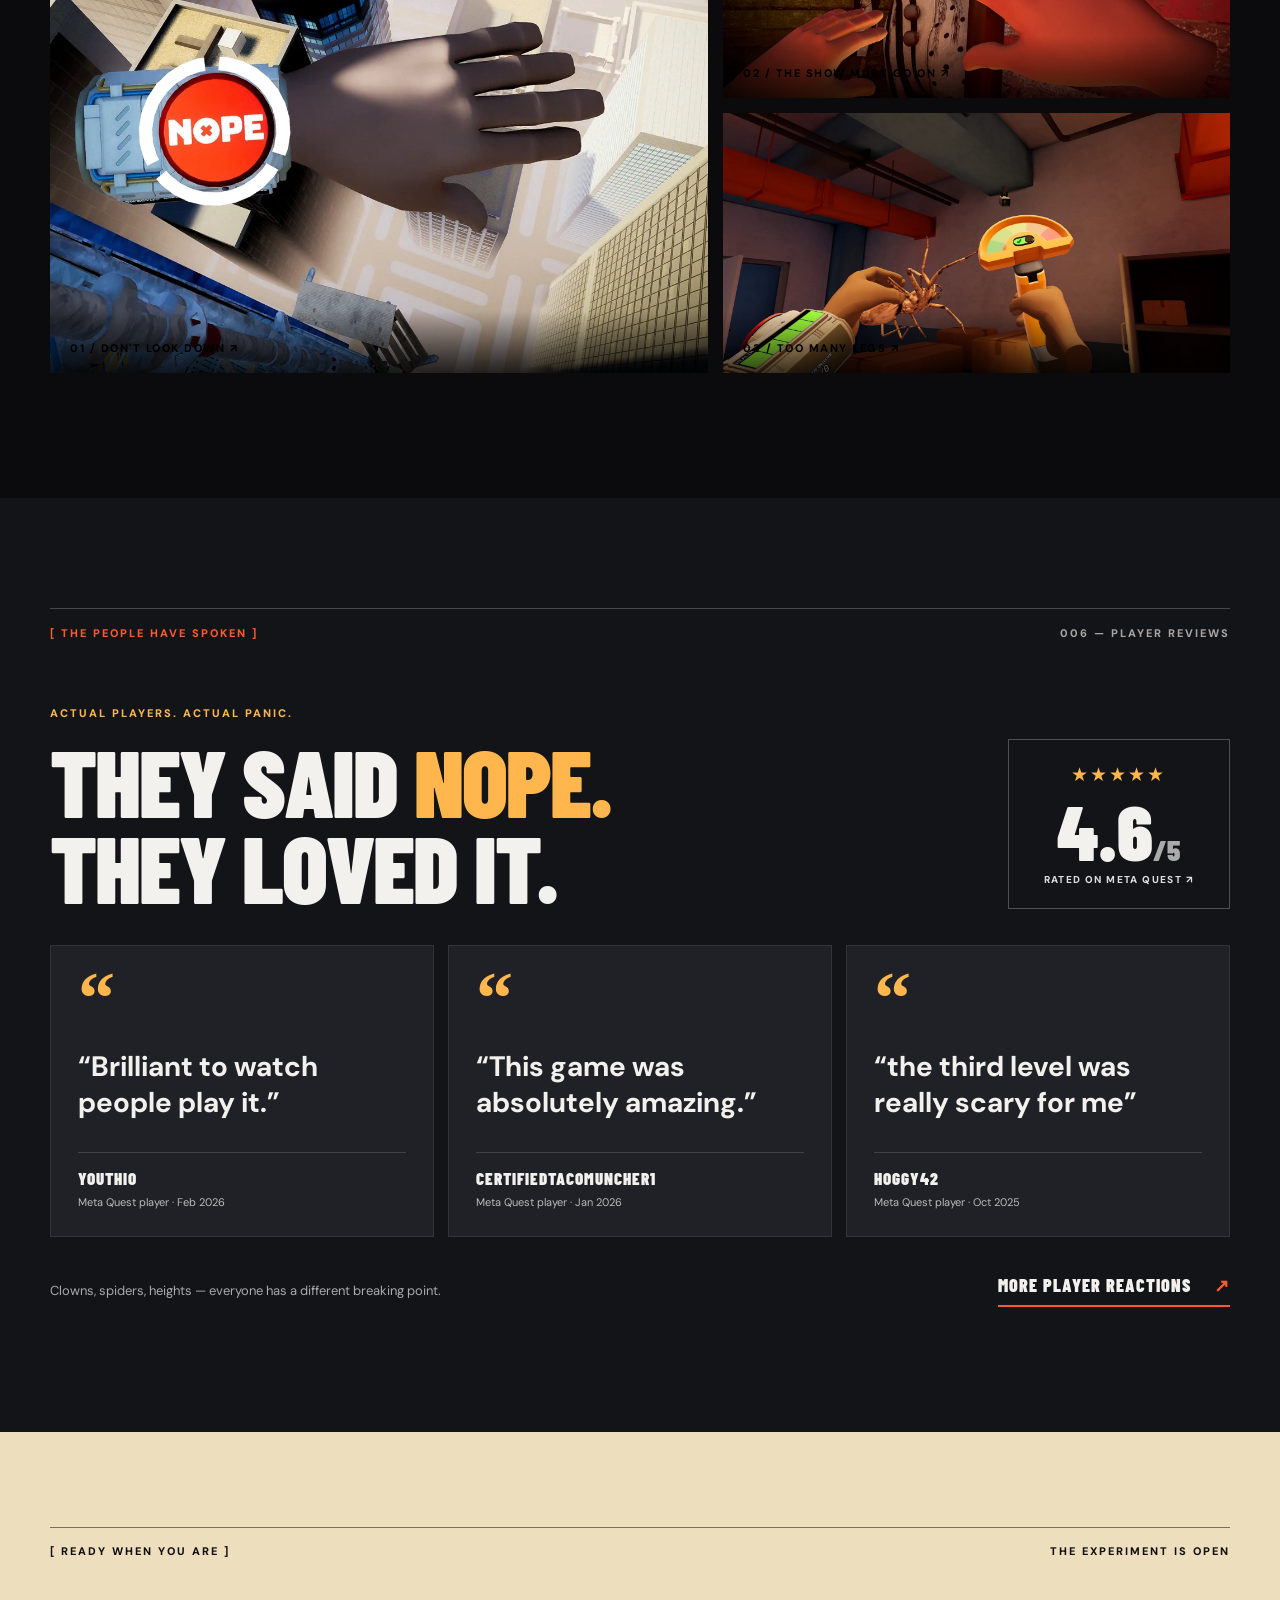
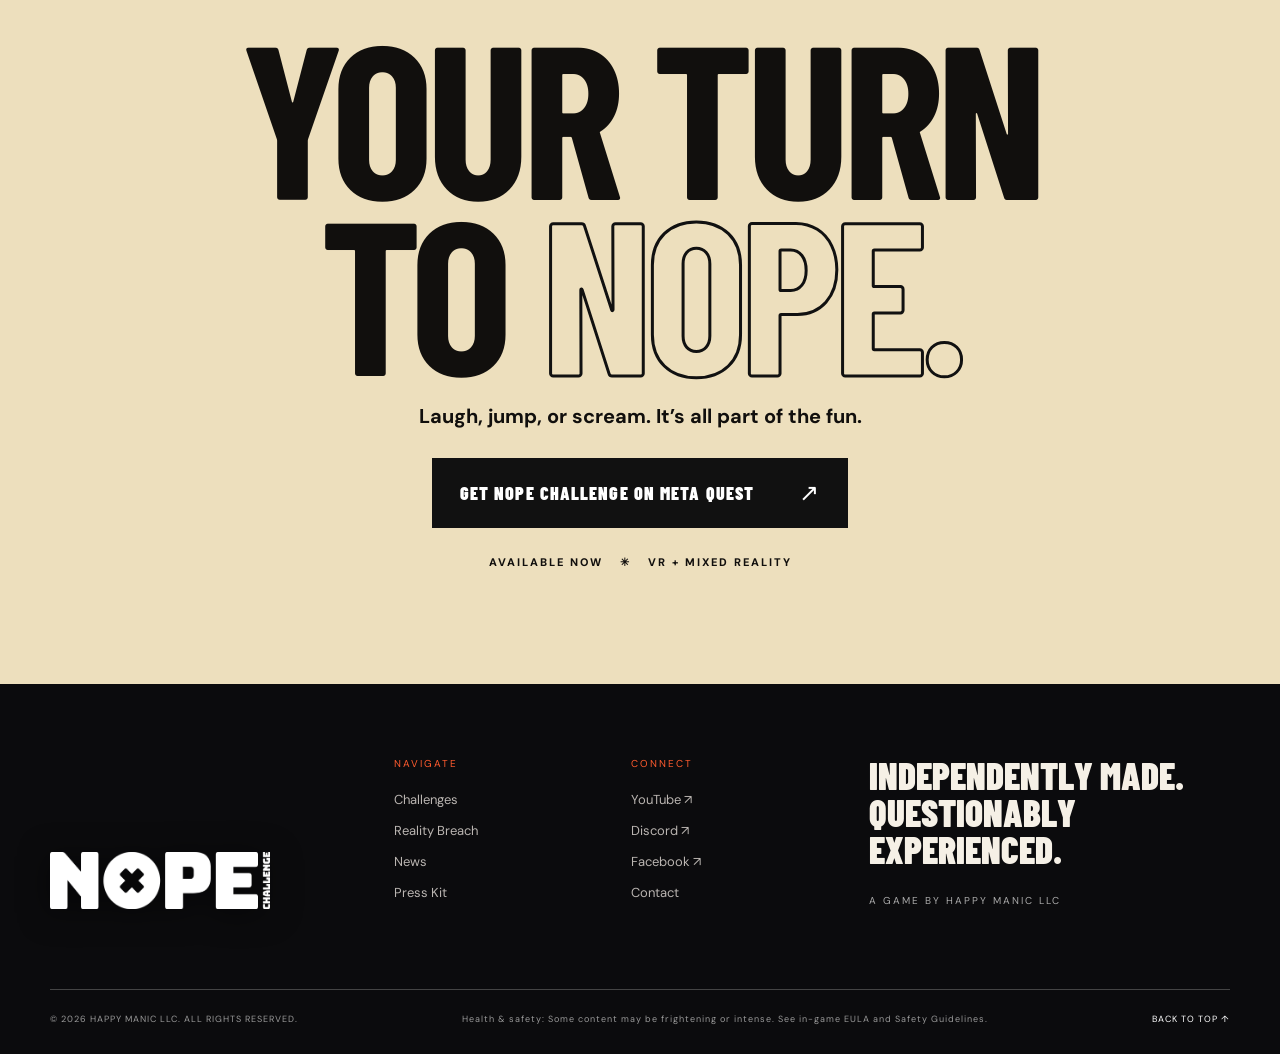
==== commit 2630cd2c: "SEO updates" ====
--- a/index.html
+++ b/index.html
@@ -1,9 +1,9 @@
-<!doctype html><html lang="en"><head><meta charset="UTF-8"><meta name="viewport" content="width=device-width,initial-scale=1"><meta name="theme-color" content="#0b0b0d"><meta name="description" content="Clowns. Heights. Spiders. Ten unique NOPE challenges. One NOPE button. Play NOPE CHALLENGE in VR and mixed reality on Meta Quest."><meta property="og:title" content="NOPE CHALLENGE — How far will you go?"><meta property="og:description" content="Ten NOPE challenges. Three phobias. One way out."><title>NOPE CHALLENGE — Laugh. Jump. Scream.</title><link rel="preconnect" href="https://fonts.googleapis.com"><link rel="preconnect" href="https://fonts.gstatic.com" crossorigin><link href="https://fonts.googleapis.com/css2?family=Barlow+Condensed:wght@600;700;800;900&family=DM+Sans:wght@400;500;600;700&display=swap" rel="stylesheet"><link rel="stylesheet" href="styles.css"></head><body>
+<!doctype html><html lang="en"><head><meta charset="UTF-8"><meta name="viewport" content="width=device-width,initial-scale=1"><meta name="theme-color" content="#0b0b0d"><link rel="preconnect" href="https://fonts.googleapis.com"><link rel="preconnect" href="https://fonts.gstatic.com" crossorigin><link href="https://fonts.googleapis.com/css2?family=Barlow+Condensed:wght@600;700;800;900&family=DM+Sans:wght@400;500;600;700&display=swap" rel="stylesheet"><link rel="stylesheet" href="styles.css"><link rel="icon" type="image/svg+xml" href="assets/favicon.svg"><title>NOPE CHALLENGE — VR &amp; Mixed Reality Game for Meta Quest</title><meta name="description" content="Play NOPE CHALLENGE on Meta Quest: nine VR challenges featuring clowns, heights, and spiders, plus Reality Breach in mixed reality. Watch gameplay and trailers."><link rel="canonical" href="https://nopechallenge.com/"><meta property="og:type" content="website"><meta property="og:site_name" content="NOPE CHALLENGE"><meta property="og:title" content="NOPE CHALLENGE — VR &amp; Mixed Reality Game for Meta Quest"><meta property="og:description" content="Play NOPE CHALLENGE on Meta Quest: nine VR challenges featuring clowns, heights, and spiders, plus Reality Breach in mixed reality. Watch gameplay and trailers."><meta property="og:url" content="https://nopechallenge.com/"><meta property="og:image" content="https://nopechallenge.com/assets/social-preview.jpg"><meta property="og:image:alt" content="NOPE CHALLENGE official trailer artwork featuring a robotic clown"><meta name="twitter:card" content="summary_large_image"><meta name="twitter:title" content="NOPE CHALLENGE — VR &amp; Mixed Reality Game for Meta Quest"><meta name="twitter:description" content="Play NOPE CHALLENGE on Meta Quest: nine VR challenges featuring clowns, heights, and spiders, plus Reality Breach in mixed reality. Watch gameplay and trailers."><meta name="twitter:image" content="https://nopechallenge.com/assets/social-preview.jpg"><script type="application/ld+json">{"@context":"https://schema.org","@graph":[{"@type":"Organization","@id":"https://nopechallenge.com/#developer","name":"Happy Manic LLC","url":"https://happymanic.com/"},{"@type":"WebSite","@id":"https://nopechallenge.com/#website","url":"https://nopechallenge.com/","name":"NOPE CHALLENGE","publisher":{"@id":"https://nopechallenge.com/#developer"},"inLanguage":"en"},{"@type":"WebPage","@id":"https://nopechallenge.com/#page","url":"https://nopechallenge.com/","name":"NOPE CHALLENGE — VR & Mixed Reality Game for Meta Quest","description":"Play NOPE CHALLENGE on Meta Quest: nine VR challenges featuring clowns, heights, and spiders, plus Reality Breach in mixed reality. Watch gameplay and trailers.","isPartOf":{"@id":"https://nopechallenge.com/#website"},"about":{"@id":"https://nopechallenge.com/#game"}},{"@type":"VideoGame","@id":"https://nopechallenge.com/#game","name":"NOPE CHALLENGE","url":"https://nopechallenge.com/","description":"A VR and mixed reality game for Meta Quest with nine VR challenges across clowns, heights, and spiders, plus the Reality Breach mixed reality challenge.","gamePlatform":"Meta Quest","image":"https://nopechallenge.com/assets/social-preview.jpg","publisher":{"@id":"https://nopechallenge.com/#developer"},"sameAs":["https://www.meta.com/experiences/4209841532432878/"]}]}</script></head><body>
 <div class="noise" aria-hidden="true"></div><header class="nav"><a class="brand" href="#home" aria-label="NOPE CHALLENGE home"><img src="assets/logo-white.png" alt="NOPE CHALLENGE" class="site-logo"></a><nav id="navigation" aria-label="Main navigation"><a href="#challenges">THE CHALLENGES</a><a href="#reviews">REVIEWS</a><a href="#reality">REALITY BREACH</a><a href="#escape">THE NOPE BUTTON</a><a href="news/">NEWS</a><a href="press-kit/">PRESS KIT</a></nav><div class="nav-actions"><a class="button button-small" href="https://www.meta.com/experiences/4209841532432878/" target="_blank" rel="noopener noreferrer">GET THE GAME <span>↗</span></a><button class="menu-toggle" aria-controls="navigation" aria-expanded="false" aria-label="Toggle navigation">☰</button></div></header>
 <main id="home"><section class="hero hero-trailer"><div class="hero-content container">
 <div class="hero-heading"><div class="eyebrow"><span class="dot"></span> META QUEST / VR + MIXED REALITY</div><h1>LAUGH. <em>JUMP.</em><span class="hero-subhead">SCREAM.</span></h1></div>
 <div class="trailer-feature" id="trailer"><div class="trailer-kicker">PRESS PLAY. TEST YOUR COURAGE.</div><div class="trailer-screen" id="trailer-screen"><button class="trailer-play" id="trailer-play" aria-label="Play the NOPE CHALLENGE official launch trailer"><img src="https://i.ytimg.com/vi/BD7g0WxrY_4/maxresdefault.jpg" alt="NOPE CHALLENGE official launch trailer" onerror="this.onerror=null;this.src='assets/clowns.webp'"></button></div><div class="trailer-caption"><button type="button" class="trailer-control" id="trailer-control"><span aria-hidden="true">▶</span> Watch trailer</button><a href="https://www.youtube.com/watch?v=BD7g0WxrY_4" target="_blank" rel="noopener noreferrer">Watch on YouTube ↗</a></div></div>
-<div class="hero-details"><p>Face towering heights, crawling terrors, and robotic murder clowns. When it gets too much, hit the NOPE Button.</p><div class="hero-buttons"><a href="https://www.meta.com/experiences/4209841532432878/" class="button quest-store-button" target="_blank" rel="noopener noreferrer"><img src="assets/meta-quest-button.png" alt="Get NOPE CHALLENGE on Meta Quest" width="354" height="108"></a><a class="hero-explore" href="#challenges">Explore the challenges ↓</a></div><a class="hero-rating" href="https://www.meta.com/experiences/4209841532432878/" target="_blank" rel="noopener noreferrer"><span class="rating-stars" aria-hidden="true">★★★★★</span><strong>4.6 / 5</strong><span>ON META QUEST ↗</span></a></div>
+<div class="hero-details"><p>NOPE CHALLENGE is a VR and mixed reality game for Meta Quest. Face towering heights, crawling terrors, and robotic murder clowns. When it gets too much, hit the NOPE Button.</p><div class="hero-buttons"><a href="https://www.meta.com/experiences/4209841532432878/" class="button quest-store-button" target="_blank" rel="noopener noreferrer"><img src="assets/meta-quest-button.png" alt="Get NOPE CHALLENGE on Meta Quest" width="354" height="108"></a><a class="hero-explore" href="#challenges">Explore the challenges ↓</a></div><a class="hero-rating" href="https://www.meta.com/experiences/4209841532432878/" target="_blank" rel="noopener noreferrer"><span class="rating-stars" aria-hidden="true">★★★★★</span><strong>4.6 / 5</strong><span>ON META QUEST ↗</span></a></div>
 <div class="hero-meta"><span>10 CHALLENGES</span><span class="line"></span><span>VR + MIXED REALITY</span><span class="line"></span><span>ONE NOPE BUTTON</span></div></div></section>
 <section class="marquee" aria-label="Game themes"><div>SCREAM A LITTLE <b>✳</b> LAUGH A LOT <b>✳</b> NOPE OUT WHENEVER <b>✳</b> SCREAM A LITTLE <b>✳</b> LAUGH A LOT <b>✳</b> NOPE OUT WHENEVER <b>✳</b></div></section>
 <section class="intro container" id="intro"><div class="section-index">[ THE EXPERIMENT ] <span>001 — THE PREMISE</span></div><div class="intro-layout"><h2>EVERYONE HAS<br>A <span>BREAKING POINT.</span></h2><div class="intro-copy"><p class="lead">Explore ten unique NOPE CHALLENGES: nine VR experiences across Clowns, Heights, and Spiders, plus the mixed reality REALITY BREACH.</p><p>Choose Light, Moderate, or EXTREME intensity. Everyone reacts differently. And while most say clowns aren’t scary, our player data shows Dioko makes people NOPE out fastest.</p><div class="micro-stats"><div><strong>10</strong><small>TOTAL CHALLENGES</small></div><div><strong>9 VR</strong><small>CLOWNS · HEIGHTS · SPIDERS</small></div><div><strong>+1 MR</strong><small>REALITY BREACH</small></div></div></div></div></section>
